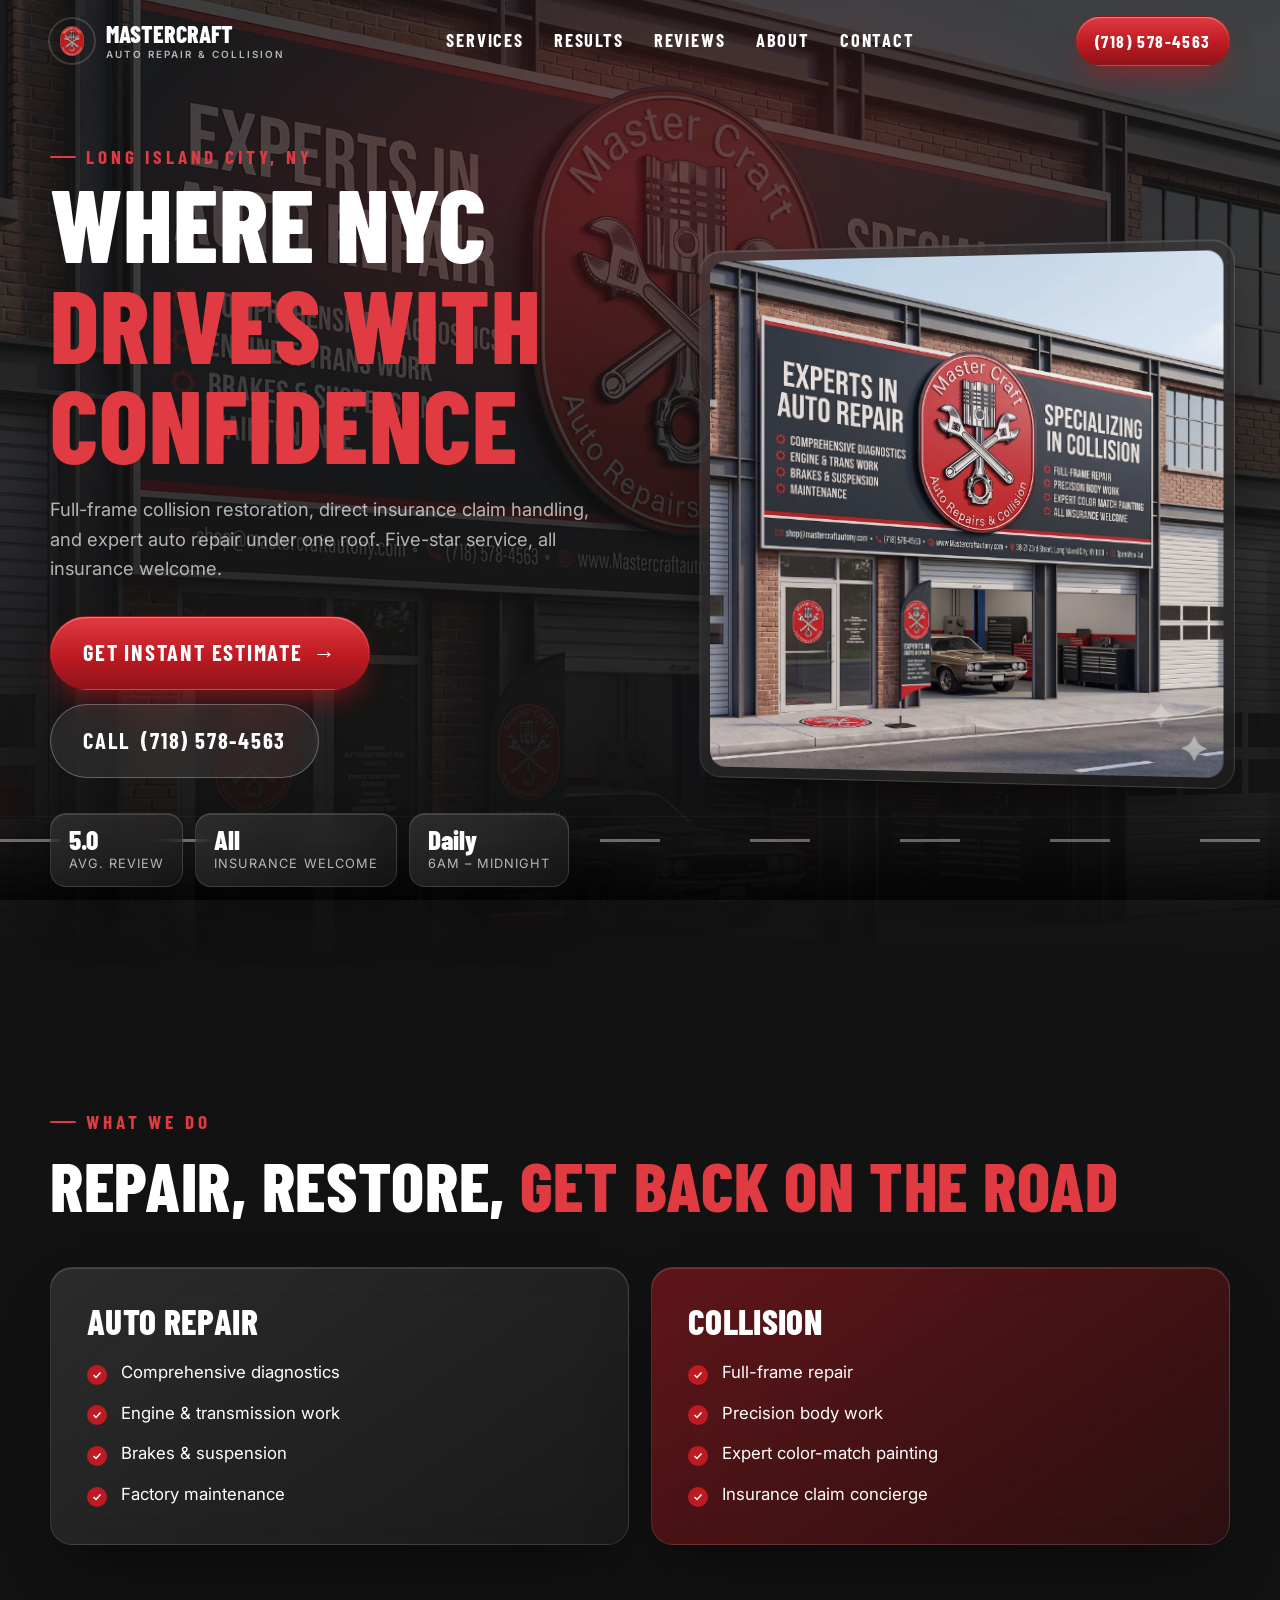
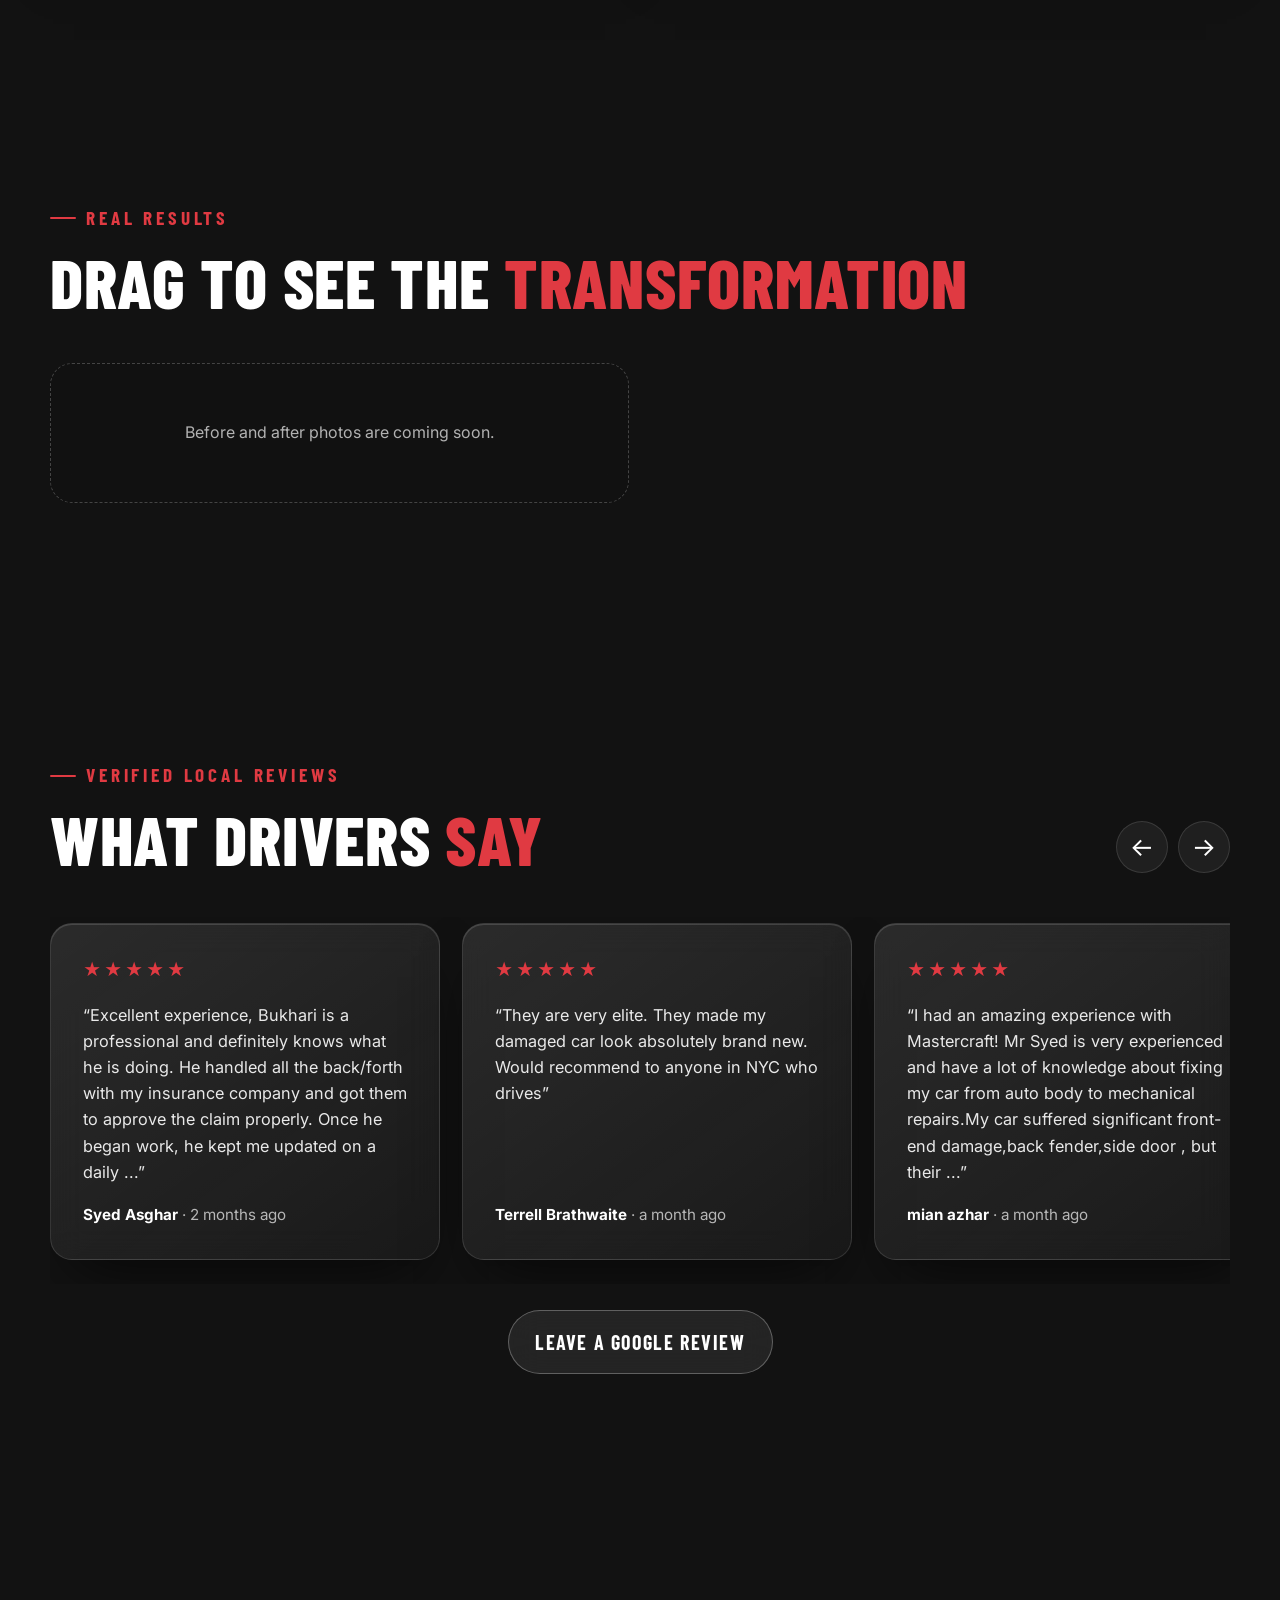
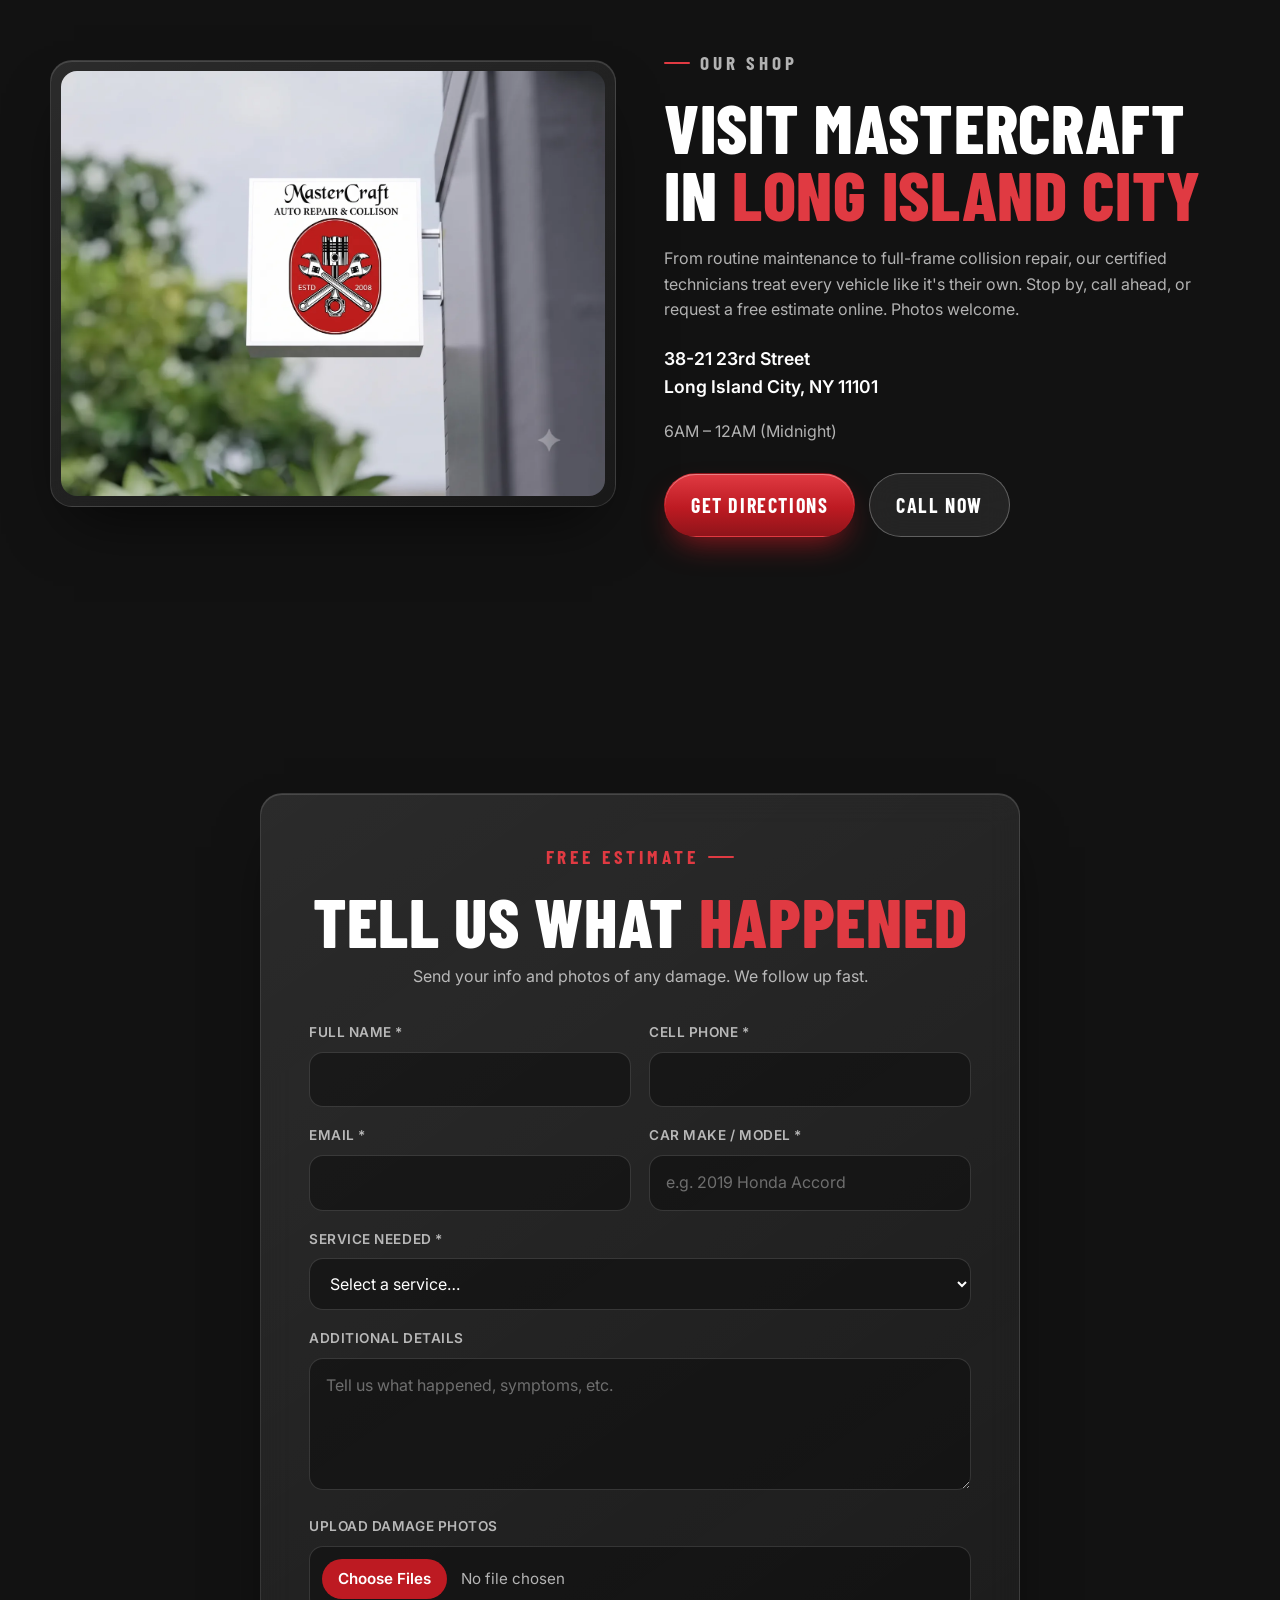
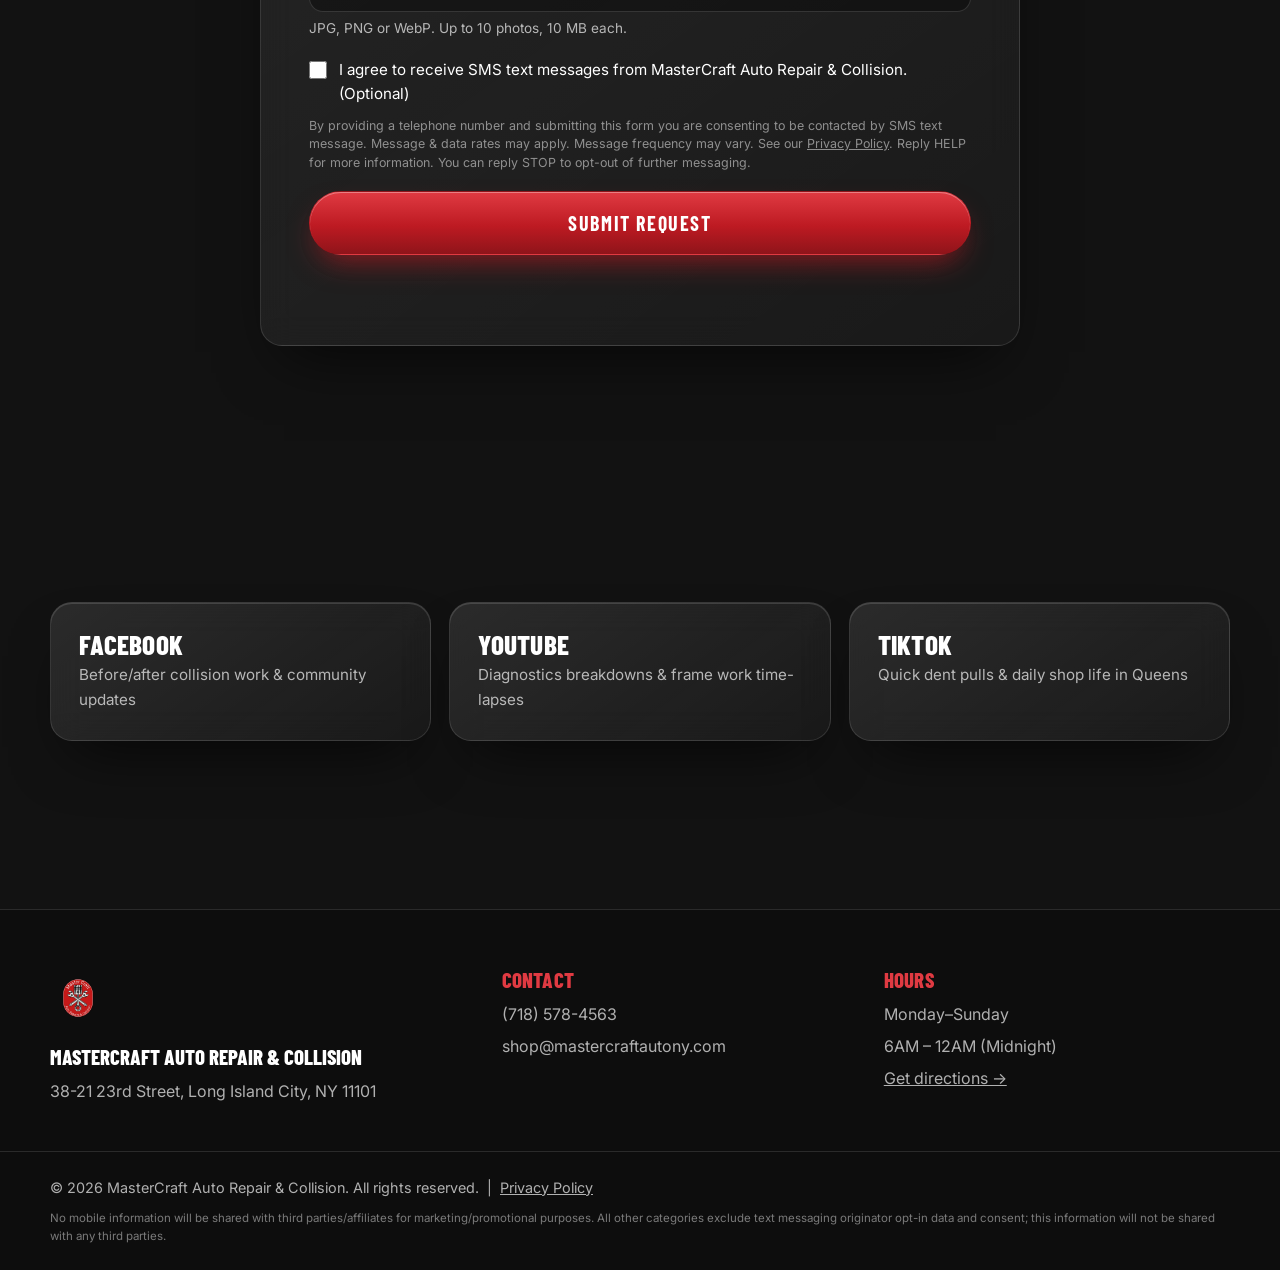
==== index.html @ 84b2e951 "Redesign GitHub Pages site: glass UI over a scroll-driven race Static site kept as-is (no build step" ====
<!DOCTYPE html>
<html lang="en">
<head>
<meta charset="UTF-8">
<meta name="viewport" content="width=device-width, initial-scale=1.0">
<title>MasterCraft Auto Repair &amp; Collision | Long Island City, NY</title>
<meta name="description" content="MasterCraft Auto Repair & Collision in Long Island City, NY: full-frame collision repair, insurance claim handling, engine and brake work, and color-match paint. All insurance welcome. Open daily 6AM to midnight.">
<link rel="canonical" href="https://www.mastercraftautony.com/">
<meta name="theme-color" content="#121212">
<meta property="og:type" content="business.business">
<meta property="og:title" content="MasterCraft Auto Repair & Collision | Long Island City, NY">
<meta property="og:description" content="Collision repair, insurance claims and auto repair in Long Island City. Free estimates with photos.">
<meta property="og:url" content="https://www.mastercraftautony.com/">
<meta property="og:image" content="https://www.mastercraftautony.com/images/hero-storefront.webp">
<link rel="icon" href="images/logo-badge.png" type="image/png">

<script>document.documentElement.classList.add('js');</script>
<link rel="preconnect" href="https://fonts.googleapis.com">
<link rel="preconnect" href="https://fonts.gstatic.com" crossorigin>
<link rel="stylesheet" href="https://fonts.googleapis.com/css2?family=Barlow+Condensed:wght@600;700;800&family=Inter:wght@400;500;600;700&display=swap">
<link rel="stylesheet" href="styles.css">
<script src="config.js" defer></script>
<script src="app.js" defer></script>

<!-- Local SEO schema. app.js rebuilds it from config.js at load; this copy is the no-JS fallback. -->
<script type="application/ld+json" id="business-schema">
{
  "@context": "https://schema.org",
  "@type": "AutoRepair",
  "@id": "https://www.mastercraftautony.com/#business",
  "name": "MasterCraft Auto Repair & Collision",
  "image": "https://www.mastercraftautony.com/images/logo-badge.webp",
  "url": "https://www.mastercraftautony.com",
  "telephone": "+1-718-578-4563",
  "email": "shop@mastercraftautony.com",
  "priceRange": "$$",
  "address": {
    "@type": "PostalAddress",
    "streetAddress": "38-21 23rd Street",
    "addressLocality": "Long Island City",
    "addressRegion": "NY",
    "postalCode": "11101",
    "addressCountry": "US"
  },
  "areaServed": ["Long Island City", "Astoria", "Sunnyside", "Queens", "Western Long Island"],
  "openingHoursSpecification": [
    { "@type": "OpeningHoursSpecification", "dayOfWeek": ["Monday", "Tuesday", "Wednesday", "Thursday", "Friday", "Saturday", "Sunday"], "opens": "06:00", "closes": "24:00" }
  ]
}
</script>
</head>
<body>
<a href="#main" class="skip-link">Skip to content</a>

<!-- The race: a fixed car that drives across the page as you scroll. Sits behind all content. -->
<div class="race" aria-hidden="true">
  <div class="race-car">
    <svg viewBox="0 0 600 220" role="img">
      <defs>
        <linearGradient id="body" x1="0" y1="0" x2="0" y2="1">
          <stop offset="0" stop-color="#ff5b60"/>
          <stop offset=".45" stop-color="#d4202a"/>
          <stop offset="1" stop-color="#6d0a10"/>
        </linearGradient>
        <linearGradient id="glass" x1="0" y1="0" x2="1" y2="1">
          <stop offset="0" stop-color="#3a3f4a"/>
          <stop offset="1" stop-color="#0b0d12"/>
        </linearGradient>
        <radialGradient id="rim" cx=".5" cy=".5" r=".5">
          <stop offset=".55" stop-color="#2a2d33"/>
          <stop offset=".6" stop-color="#c9ccd2"/>
          <stop offset="1" stop-color="#7d818a"/>
        </radialGradient>
      </defs>
      <ellipse cx="300" cy="206" rx="270" ry="10" fill="#000" opacity=".5"/>
      <path d="M22 150 L22 118 Q24 100 62 94 L150 82 Q192 52 262 48 L402 46 Q452 48 492 80 L540 96 Q578 104 580 130 L582 150 Q582 162 568 162 L538 162 A44 44 0 0 0 450 162 L202 162 A44 44 0 0 0 114 162 L60 162 Q22 162 22 150 Z" fill="url(#body)"/>
      <path d="M176 84 Q206 62 262 60 L392 58 Q432 60 458 84 Z" fill="url(#glass)"/>
      <path d="M204 80 Q230 68 268 66 L300 66 L262 80 Z" fill="#fff" opacity=".18"/>
      <path d="M130 100 L300 96" stroke="#fff" stroke-width="2" opacity=".35"/>
      <path d="M548 108 L580 116 L576 128 L546 122 Z" fill="#fff6e0"/>
      <path d="M22 112 L40 110 L42 126 L24 130 Z" fill="#ff2a2a"/>
      <circle cx="152" cy="160" r="44" fill="#05060a"/>
      <circle cx="152" cy="160" r="30" fill="url(#rim)"/>
      <circle cx="152" cy="160" r="8" fill="#2a2d33"/>
      <circle cx="492" cy="160" r="44" fill="#05060a"/>
      <circle cx="492" cy="160" r="30" fill="url(#rim)"/>
      <circle cx="492" cy="160" r="8" fill="#2a2d33"/>
    </svg>
  </div>
  <div class="race-road"></div>
</div>

<header class="site-header" id="header">
  <div class="container header-inner">
    <a href="#top" class="logo-link">
      <img src="images/logo-badge.webp" alt="" width="44" height="44" class="logo-img" data-cfg="src:images.logo">
      <span class="logo-text"><span data-cfg="text:business.shortName">MasterCraft</span><small data-cfg="text:business.tagline">Auto Repair &amp; Collision</small></span>
    </a>

    <nav class="main-nav" id="mainNav" aria-label="Main">
      <a href="#services">Services</a>
      <a href="#results">Results</a>
      <a href="#reviews">Reviews</a>
      <a href="#about">About</a>
      <a href="#contact">Contact</a>
    </nav>

    <div class="header-cta">
      <a href="tel:+17185784563" class="btn btn-sm btn-red" data-cfg="href:business.phoneHref"><span data-cfg="text:business.phoneDisplay">(718) 578-4563</span></a>
      <button class="nav-toggle" id="navToggle" aria-label="Open menu" aria-expanded="false" aria-controls="mainNav">
        <span></span><span></span><span></span>
      </button>
    </div>
  </div>
</header>

<main id="main">

  <!-- HERO -->
  <section class="hero" id="top">
    <div class="hero-photo" aria-hidden="true"></div>
    <div class="container hero-grid">
      <div class="hero-copy">
        <p class="eyebrow">Long Island City, NY</p>
        <h1>Where NYC <span class="accent">drives with confidence</span></h1>
        <p class="lede">Full-frame collision restoration, direct insurance claim handling, and expert auto repair under one roof. Five-star service, all insurance welcome.</p>
        <div class="hero-actions">
          <a href="#estimate" class="btn btn-red btn-lg">Get Instant Estimate <span aria-hidden="true">&rarr;</span></a>
          <a href="tel:+17185784563" class="btn btn-glass btn-lg" data-cfg="href:business.phoneHref">Call <span data-cfg="text:business.phoneDisplay">(718) 578-4563</span></a>
        </div>
        <ul class="badges">
          <li class="glass badge"><strong id="avgRating">5.0</strong><span>Avg. review</span></li>
          <li class="glass badge"><strong>All</strong><span>Insurance welcome</span></li>
          <li class="glass badge"><strong>Daily</strong><span>6AM – Midnight</span></li>
        </ul>
      </div>
      <figure class="hero-figure glass">
        <img src="images/hero-storefront.webp" width="1600" height="1600" fetchpriority="high" alt="MasterCraft Auto Repair & Collision storefront" data-cfg="src:images.hero">
      </figure>
    </div>
  </section>

  <!-- SERVICES -->
  <section class="section" id="services" aria-labelledby="services-title">
    <div class="container">
      <p class="eyebrow reveal">What we do</p>
      <h2 id="services-title" class="reveal">Repair, restore, <span class="accent">get back on the road</span></h2>

      <div class="service-grid">
        <article class="glass card reveal">
          <h3>Auto Repair</h3>
          <ul class="checks">
            <li>Comprehensive diagnostics</li>
            <li>Engine &amp; transmission work</li>
            <li>Brakes &amp; suspension</li>
            <li>Factory maintenance</li>
          </ul>
        </article>
        <article class="glass card card-featured reveal">
          <h3>Collision</h3>
          <ul class="checks">
            <li>Full-frame repair</li>
            <li>Precision body work</li>
            <li>Expert color-match painting</li>
            <li>Insurance claim concierge</li>
          </ul>
        </article>
      </div>
    </div>
  </section>

  <!-- BEFORE / AFTER -->
  <section class="section" id="results" aria-labelledby="results-title">
    <div class="container">
      <p class="eyebrow reveal">Real results</p>
      <h2 id="results-title" class="reveal">Drag to see the <span class="accent">transformation</span></h2>
      <div id="compare" class="compare-grid"></div>
    </div>
  </section>

  <!-- REVIEWS -->
  <section class="section" id="reviews" aria-labelledby="reviews-title">
    <div class="container">
      <div class="reviews-head">
        <div>
          <p class="eyebrow reveal">Verified local reviews</p>
          <h2 id="reviews-title" class="reveal">What drivers <span class="accent">say</span></h2>
        </div>
        <div class="reviews-nav">
          <button class="icon-btn" id="revPrev" aria-label="Previous review">&larr;</button>
          <button class="icon-btn" id="revNext" aria-label="Next review">&rarr;</button>
        </div>
      </div>
      <div class="reviews-track" id="reviewsTrack" tabindex="0" aria-label="Customer reviews"></div>
      <p class="reviews-foot"><a href="#" class="btn btn-glass" data-cfg="href:googleReviewUrl">Leave a Google review</a></p>
    </div>
  </section>

  <!-- ABOUT -->
  <section class="section" id="about" aria-labelledby="about-title">
    <div class="container about-grid">
      <figure class="glass about-media reveal">
        <img src="images/shop-sign.webp" width="1400" height="1093" loading="lazy" alt="MasterCraft hanging shop sign" data-cfg="src:images.aboutShop">
      </figure>
      <div class="about-copy reveal">
        <p class="eyebrow">Our shop</p>
        <h2 id="about-title">Visit MasterCraft in <span class="accent">Long Island City</span></h2>
        <p>From routine maintenance to full-frame collision repair, our certified technicians treat every vehicle like it's their own. Stop by, call ahead, or request a free estimate online. Photos welcome.</p>
        <address>
          <span data-cfg="text:address.street">38-21 23rd Street</span><br>
          <span data-cfg="text:address.cityStateZip">Long Island City, NY 11101</span>
        </address>
        <p class="muted" data-cfg="text:hours.range">6AM – 12AM (Midnight)</p>
        <div class="hero-actions">
          <a href="#" class="btn btn-red" data-cfg="href:map.directionsUrl" target="_blank" rel="noopener noreferrer">Get directions</a>
          <a href="tel:+17185784563" class="btn btn-glass" data-cfg="href:business.phoneHref">Call now</a>
        </div>
      </div>
    </div>
  </section>

  <!-- ESTIMATE -->
  <section class="section" id="estimate" aria-labelledby="estimate-title">
    <div class="container narrow">
      <div class="glass form-card reveal">
        <p class="eyebrow eyebrow-center">Free estimate</p>
        <h2 id="estimate-title" class="center">Tell us what <span class="accent">happened</span></h2>
        <p class="center muted">Send your info and photos of any damage. We follow up fast.</p>

        <form action="https://formsubmit.co/shop@mastercraftautony.com" method="POST" enctype="multipart/form-data" id="estimateForm" class="estimate-form" novalidate>
          <input type="hidden" name="_subject" value="New Estimate Request — MasterCraft Website">
          <input type="hidden" name="_captcha" value="false">
          <input type="hidden" name="_template" value="table">
          <input type="text" name="_honey" class="hp-field" tabindex="-1" autocomplete="off">

          <div class="form-row">
            <div class="form-group">
              <label for="name">Full name *</label>
              <input type="text" id="name" name="Customer Name" autocomplete="name" required>
              <p class="field-error" aria-live="polite"></p>
            </div>
            <div class="form-group">
              <label for="phone">Cell phone *</label>
              <input type="tel" id="phone" name="Cell Phone" autocomplete="tel" required>
              <p class="field-error" aria-live="polite"></p>
            </div>
          </div>

          <div class="form-row">
            <div class="form-group">
              <label for="email">Email *</label>
              <input type="email" id="email" name="Email" autocomplete="email" required>
              <p class="field-error" aria-live="polite"></p>
            </div>
            <div class="form-group">
              <label for="vehicle">Car make / model *</label>
              <input type="text" id="vehicle" name="Car Make/Model" placeholder="e.g. 2019 Honda Accord" required>
              <p class="field-error" aria-live="polite"></p>
            </div>
          </div>

          <div class="form-group">
            <label for="service">Service needed *</label>
            <select id="service" name="Service Needed" required>
              <option value="" disabled selected>Select a service…</option>
              <option>Comprehensive Diagnostics</option>
              <option>Engine &amp; Trans Work</option>
              <option>Brakes &amp; Suspension</option>
              <option>Maintenance</option>
              <option>Full-Frame Repair</option>
              <option>Precision Body Work</option>
              <option>Expert Color Match Painting</option>
              <option>Insurance Claim / Collision</option>
              <option>Other</option>
            </select>
            <p class="field-error" aria-live="polite"></p>
          </div>

          <div class="form-group">
            <label for="details">Additional details</label>
            <textarea id="details" name="Details" rows="4" placeholder="Tell us what happened, symptoms, etc."></textarea>
          </div>

          <div class="form-group">
            <label for="photos">Upload damage photos</label>
            <input type="file" id="photos" name="Attachment" accept="image/*" multiple>
            <small class="muted" id="photosHint">JPG, PNG or WebP. Up to 10 photos, 10 MB each.</small>
            <p class="field-error" aria-live="polite"></p>
          </div>

          <div class="form-group">
            <label class="check">
              <input type="checkbox" id="smsConsent" name="SMS Consent" value="Yes — customer opted in to SMS">
              <span>I agree to receive SMS text messages from MasterCraft Auto Repair &amp; Collision. (Optional)</span>
            </label>
            <p class="sms-disclosure">By providing a telephone number and submitting this form you are consenting to be contacted by SMS text message. Message &amp; data rates may apply. Message frequency may vary. See our <a href="/privacy.html">Privacy Policy</a>. Reply HELP for more information. You can reply STOP to opt-out of further messaging.</p>
          </div>

          <button type="submit" class="btn btn-red btn-block" id="submitBtn">Submit request</button>
          <p class="form-note" id="formNote" role="status" aria-live="polite"></p>
        </form>
      </div>
    </div>
  </section>
</main>

<!-- SOCIAL + FOOTER -->
<section class="section social" aria-label="Social media">
  <div class="container">
    <div class="social-grid">
      <a class="glass social-card" href="https://www.facebook.com/mastercraftautony" target="_blank" rel="noopener noreferrer" data-cfg="href:social.facebook"><h3>Facebook</h3><p>Before/after collision work &amp; community updates</p></a>
      <a class="glass social-card" href="https://www.youtube.com/@mastercraftautony" target="_blank" rel="noopener noreferrer" data-cfg="href:social.youtube"><h3>YouTube</h3><p>Diagnostics breakdowns &amp; frame work time-lapses</p></a>
      <a class="glass social-card" href="https://www.tiktok.com/@mastercraftautony" target="_blank" rel="noopener noreferrer" data-cfg="href:social.tiktok"><h3>TikTok</h3><p>Quick dent pulls &amp; daily shop life in Queens</p></a>
    </div>
  </div>
</section>

<footer class="site-footer" id="contact">
  <div class="container footer-grid">
    <div>
      <img src="images/logo-badge.webp" alt="MasterCraft logo" width="56" height="56" loading="lazy" class="footer-logo" data-cfg="src:images.logo">
      <p class="footer-name" data-cfg="text:business.name">MasterCraft Auto Repair &amp; Collision</p>
      <p class="muted"><span data-cfg="text:address.street">38-21 23rd Street</span>, <span data-cfg="text:address.cityStateZip">Long Island City, NY 11101</span></p>
    </div>
    <div>
      <h3>Contact</h3>
      <p><a href="tel:+17185784563" data-cfg="href:business.phoneHref"><span data-cfg="text:business.phoneDisplay">(718) 578-4563</span></a></p>
      <p><a href="mailto:shop@mastercraftautony.com" data-cfg="href:business.mailtoHref"><span data-cfg="text:business.email">shop@mastercraftautony.com</span></a></p>
    </div>
    <div>
      <h3>Hours</h3>
      <p data-cfg="text:hours.days">Monday–Sunday</p>
      <p data-cfg="text:hours.range">6AM – 12AM (Midnight)</p>
      <p><a href="#" target="_blank" rel="noopener noreferrer" data-cfg="href:map.directionsUrl" class="underline">Get directions &rarr;</a></p>
    </div>
  </div>
  <div class="footer-bottom">
    <div class="container">
      <p>&copy; <span id="year"></span> MasterCraft Auto Repair &amp; Collision. All rights reserved. &nbsp;|&nbsp; <a href="/privacy.html" class="underline">Privacy Policy</a></p>
      <p class="fine">No mobile information will be shared with third parties/affiliates for marketing/promotional purposes. All other categories exclude text messaging originator opt-in data and consent; this information will not be shared with any third parties.</p>
    </div>
  </div>
</footer>
</body>
</html>
---- styles.css ----
/* MasterCraft — glass UI over a scroll-driven race scene. Plain CSS, no build step (GitHub Pages serves this as-is). */

:root {
  --red: #bd1a22;
  --red-hi: #e03a42;
  --red-dark: #8f141a;
  --ink: #121212;
  --ink-2: #1a1a1a;
  --text: #ffffff;
  --muted: rgba(255, 255, 255, 0.68);
  --line: rgba(255, 255, 255, 0.12);
  --glass-bg: linear-gradient(145deg, rgba(255, 255, 255, 0.11), rgba(255, 255, 255, 0.03));
  --glass-blur: blur(16px) saturate(150%);
  --glass-shadow: inset 0 1px 0 rgba(255, 255, 255, 0.14), 0 30px 60px -24px rgba(0, 0, 0, 0.7);
  --radius: 22px;
  --ease: cubic-bezier(0.2, 0.8, 0.2, 1);
  --display: 'Barlow Condensed', 'Arial Narrow', Arial, sans-serif;
  --body: 'Inter', 'Helvetica Neue', Arial, sans-serif;
}

*,
*::before,
*::after { box-sizing: border-box; margin: 0; padding: 0; }
html { scroll-behavior: smooth; -webkit-text-size-adjust: 100%; }
body {
  font-family: var(--body);
  color: var(--text);
  background: var(--ink);
  line-height: 1.6;
  overflow-x: hidden;
  -webkit-font-smoothing: antialiased;
}
body::before {
  /* Ambient red glow, fixed behind everything. */
  content: "";
  position: fixed;
  inset: -20% -10% auto;
  height: 80vh;
  background: radial-gradient(closest-side, rgba(189, 26, 34, 0.28), transparent 70%);
  pointer-events: none;
  z-index: 0;
}
[hidden] { display: none !important; }
img { display: block; max-width: 100%; height: auto; }
a { color: inherit; text-decoration: none; }
ul { list-style: none; }
button { font: inherit; color: inherit; background: none; border: 0; cursor: pointer; }
address { font-style: normal; }
:focus-visible { outline: 2px solid var(--red-hi); outline-offset: 4px; border-radius: 6px; }

h1, h2, h3 {
  font-family: var(--display);
  font-weight: 800;
  text-transform: uppercase;
  line-height: 0.98;
  letter-spacing: 0.01em;
}
h1 { font-size: clamp(3.2rem, 8vw, 6.4rem); }
h2 { font-size: clamp(2.6rem, 5.4vw, 4.4rem); margin-top: 14px; }
h3 { font-size: 2.2rem; }
.accent { color: var(--red-hi); }
.muted { color: var(--muted); }
.center { text-align: center; }
.underline { text-decoration: underline; }

.container { width: min(1180px, 100% - 40px); margin-inline: auto; }
.narrow { width: min(760px, 100% - 40px); }
.section { position: relative; z-index: 1; padding: clamp(72px, 10vw, 128px) 0; }
.skip-link { position: fixed; left: 12px; top: -60px; z-index: 100; background: var(--red); padding: 10px 16px; border-radius: 10px; }
.skip-link:focus { top: 12px; }

/* ---------- Glass ---------- */
.glass {
  background: var(--glass-bg), rgba(18, 18, 18, 0.45);
  border: 1px solid var(--line);
  border-radius: var(--radius);
  backdrop-filter: var(--glass-blur);
  -webkit-backdrop-filter: var(--glass-blur);
  box-shadow: var(--glass-shadow);
}

/* ---------- Buttons ---------- */
.btn {
  display: inline-flex;
  align-items: center;
  justify-content: center;
  gap: 10px;
  padding: 15px 26px;
  border-radius: 999px;
  border: 1px solid transparent;
  font-family: var(--display);
  font-weight: 700;
  font-size: 1.25rem;
  letter-spacing: 0.08em;
  text-transform: uppercase;
  transition: transform 0.25s var(--ease), box-shadow 0.25s var(--ease), background 0.25s, border-color 0.25s;
  will-change: transform;
}
.btn:hover { transform: translateY(-3px); }
.btn:active { transform: translateY(0) scale(0.98); }
.btn-lg { padding: 18px 32px; font-size: 1.4rem; }
.btn-sm { padding: 10px 18px; font-size: 1.1rem; }
.btn-red {
  color: #fff;
  background: linear-gradient(180deg, var(--red-hi), var(--red) 55%, var(--red-dark));
  box-shadow: inset 0 1px 0 rgba(255, 255, 255, 0.35), 0 14px 30px -10px rgba(189, 26, 34, 0.75);
}
.btn-red:hover { box-shadow: inset 0 1px 0 rgba(255, 255, 255, 0.35), 0 20px 40px -12px rgba(189, 26, 34, 0.9); }
.btn-glass {
  color: #fff;
  background: rgba(255, 255, 255, 0.08);
  border-color: rgba(255, 255, 255, 0.28);
  backdrop-filter: var(--glass-blur);
  -webkit-backdrop-filter: var(--glass-blur);
}
.btn-glass:hover { background: rgba(255, 255, 255, 0.16); border-color: rgba(255, 255, 255, 0.5); }
.btn-block { width: 100%; }
.icon-btn {
  width: 52px; height: 52px; border-radius: 50%;
  display: grid; place-items: center; font-size: 1.6rem;
  border: 1px solid var(--line); background: rgba(255, 255, 255, 0.06);
  backdrop-filter: var(--glass-blur); -webkit-backdrop-filter: var(--glass-blur);
  transition: background 0.2s, border-color 0.2s;
}
.icon-btn:hover { background: var(--red); border-color: var(--red); }

.eyebrow {
  display: inline-flex; align-items: center; gap: 10px;
  font-family: var(--display); font-weight: 700; font-size: 1.2rem;
  letter-spacing: 0.2em; text-transform: uppercase; color: var(--red-hi);
}
.eyebrow::before { content: ""; width: 26px; height: 2px; background: var(--red-hi); border-radius: 2px; }
.eyebrow-center { justify-content: center; width: 100%; }
.eyebrow-center::after { content: ""; width: 26px; height: 2px; background: var(--red-hi); border-radius: 2px; }
.eyebrow-center::before { display: none; }

/* ---------- Race scene (behind everything) ---------- */
.race { position: fixed; inset: 0; z-index: 0; overflow: hidden; pointer-events: none; }
.race-road {
  position: absolute; left: 0; right: 0; bottom: 0; height: 84px;
  background:
    linear-gradient(180deg, rgba(0, 0, 0, 0), rgba(0, 0, 0, 0.7)),
    repeating-linear-gradient(90deg, rgba(255, 255, 255, 0.5) 0 60px, transparent 60px 150px) 0 22px / 100% 3px no-repeat;
  border-top: 1px solid rgba(255, 255, 255, 0.08);
}
.race-car {
  position: absolute;
  left: 0;
  bottom: 52px;
  width: clamp(240px, 36vw, 540px);
  will-change: transform;
  filter: drop-shadow(0 26px 30px rgba(189, 26, 34, 0.35));
  opacity: 0.9;
}
.race-car svg { width: 100%; height: auto; display: block; }
.race-car::before,
.race-car::after {
  content: "";
  position: absolute;
  left: -38%;
  height: 4px;
  border-radius: 4px;
  background: linear-gradient(90deg, transparent, rgba(224, 58, 66, 0.9));
  filter: blur(0.5px);
}
.race-car::before { top: 40%; width: 40%; opacity: 0.8; }
.race-car::after { top: 62%; width: 26%; opacity: 0.5; }

/* ---------- Header ---------- */
.site-header {
  position: fixed; inset: 0 0 auto; z-index: 50;
  transition: background 0.3s, box-shadow 0.3s, border-color 0.3s;
  border-bottom: 1px solid transparent;
}
.site-header.scrolled {
  background: rgba(18, 18, 18, 0.55);
  backdrop-filter: var(--glass-blur);
  -webkit-backdrop-filter: var(--glass-blur);
  border-bottom-color: var(--line);
  box-shadow: 0 16px 40px -20px rgba(0, 0, 0, 0.8);
}
.header-inner { display: flex; align-items: center; justify-content: space-between; gap: 20px; padding-block: 16px; }
.logo-link { display: flex; align-items: center; gap: 12px; }
.logo-img { width: 44px; height: 44px; border-radius: 50%; object-fit: cover; box-shadow: 0 0 0 2px rgba(255, 255, 255, 0.15); }
.logo-text { font-family: var(--display); font-weight: 800; font-size: 1.5rem; text-transform: uppercase; line-height: 1; display: flex; flex-direction: column; }
.logo-text small { font-family: var(--body); font-weight: 600; font-size: 0.62rem; letter-spacing: 0.2em; text-transform: uppercase; color: var(--muted); margin-top: 4px; }
.main-nav { display: flex; gap: 30px; }
.main-nav a {
  font-family: var(--display); font-weight: 700; font-size: 1.15rem; letter-spacing: 0.1em; text-transform: uppercase;
  position: relative; padding: 6px 0;
}
.main-nav a::after { content: ""; position: absolute; left: 0; bottom: 0; height: 2px; width: 0; background: var(--red-hi); transition: width 0.3s var(--ease); }
.main-nav a:hover::after { width: 100%; }
.header-cta { display: flex; align-items: center; gap: 12px; }
.nav-toggle { display: none; width: 44px; height: 44px; border-radius: 12px; border: 1px solid var(--line); flex-direction: column; justify-content: center; align-items: center; gap: 5px; }
.nav-toggle span { width: 20px; height: 2px; background: #fff; border-radius: 2px; transition: transform 0.3s, opacity 0.3s; }
.nav-toggle.active span:nth-child(1) { transform: translateY(7px) rotate(45deg); }
.nav-toggle.active span:nth-child(2) { opacity: 0; }
.nav-toggle.active span:nth-child(3) { transform: translateY(-7px) rotate(-45deg); }

/* ---------- Hero ---------- */
.hero { position: relative; z-index: 1; min-height: 100svh; display: flex; align-items: center; padding: 140px 0 90px; overflow: hidden; }
.hero-photo {
  position: absolute; inset: 0; z-index: -1;
  background: center / cover no-repeat;
  opacity: 0.22;
  mask-image: linear-gradient(180deg, #000 40%, transparent);
  -webkit-mask-image: linear-gradient(180deg, #000 40%, transparent);
}
.hero-grid { display: grid; gap: 48px; align-items: center; }
.hero-copy .lede { font-size: 1.15rem; color: var(--muted); max-width: 540px; margin: 22px 0 32px; }
.hero-actions { display: flex; flex-wrap: wrap; gap: 14px; margin-top: 28px; }
.badges { display: flex; flex-wrap: wrap; gap: 12px; margin-top: 36px; }
.badge { padding: 12px 18px; display: flex; flex-direction: column; border-radius: 16px; min-width: 130px; }
.badge strong { font-family: var(--display); font-size: 1.7rem; font-weight: 800; line-height: 1; }
.badge span { font-size: 0.8rem; color: var(--muted); text-transform: uppercase; letter-spacing: 0.08em; }
.hero-figure { padding: 10px; overflow: hidden; transform: perspective(1200px) rotateY(-6deg); transition: transform 0.6s var(--ease); }
.hero-figure:hover { transform: perspective(1200px) rotateY(0deg); }
.hero-figure img { border-radius: 16px; aspect-ratio: 1; object-fit: cover; width: 100%; }

/* ---------- Services ---------- */
.service-grid { display: grid; gap: 22px; margin-top: 48px; }
.card { padding: 36px; transition: transform 0.4s var(--ease), border-color 0.4s, box-shadow 0.4s; }
.card:hover { transform: translateY(-6px); border-color: rgba(224, 58, 66, 0.55); }
.card-featured { background: linear-gradient(145deg, rgba(189, 26, 34, 0.45), rgba(120, 10, 16, 0.25)), rgba(18, 18, 18, 0.45); }
.checks { margin-top: 20px; display: grid; gap: 14px; }
.checks li { position: relative; padding-left: 34px; font-size: 1.05rem; }
.checks li::before {
  content: ""; position: absolute; left: 0; top: 0.35em; width: 20px; height: 20px; border-radius: 50%;
  background: var(--red) url("data:image/svg+xml,%3Csvg xmlns='http://www.w3.org/2000/svg' viewBox='0 0 24 24' fill='none' stroke='white' stroke-width='3'%3E%3Cpath d='M5 12l5 5 9-10'/%3E%3C/svg%3E") center / 12px no-repeat;
}

/* ---------- Before / after ---------- */
.compare-grid { display: grid; gap: 22px; margin-top: 48px; }
.compare { padding: 10px; overflow: hidden; }
.compare-stage { position: relative; aspect-ratio: 4 / 3; border-radius: 16px; overflow: hidden; user-select: none; background: #0c0c0c; }
.compare-stage img { position: absolute; inset: 0; width: 100%; height: 100%; object-fit: cover; pointer-events: none; }
.compare-stage .before { clip-path: inset(0 50% 0 0); }
.compare-line { position: absolute; top: 0; bottom: 0; width: 2px; background: #fff; box-shadow: 0 0 14px rgba(255, 255, 255, 0.6); pointer-events: none; left: 50%; }
.compare-range { position: absolute; inset: 0; width: 100%; height: 100%; opacity: 0; cursor: ew-resize; margin: 0; }
.compare figcaption { padding: 14px 8px 6px; color: var(--muted); }
.empty {
  padding: 56px 28px; text-align: center; color: var(--muted);
  border: 1px dashed rgba(255, 255, 255, 0.22); border-radius: var(--radius);
  background: rgba(18, 18, 18, 0.35); backdrop-filter: var(--glass-blur); -webkit-backdrop-filter: var(--glass-blur);
}

/* ---------- Reviews ---------- */
.reviews-head { display: flex; justify-content: space-between; align-items: flex-end; gap: 24px; flex-wrap: wrap; }
.reviews-nav { display: flex; gap: 10px; }
.reviews-track {
  display: flex; gap: 22px; margin-top: 44px; overflow-x: auto;
  scroll-snap-type: x mandatory; scrollbar-width: none; padding: 6px 2px 24px;
  overscroll-behavior-x: contain;
}
.reviews-track::-webkit-scrollbar { display: none; }
.review {
  flex: 0 0 min(86vw, 390px); scroll-snap-align: start;
  padding: 32px; display: flex; flex-direction: column; gap: 18px;
}
.stars { color: var(--red-hi); letter-spacing: 3px; font-size: 1.1rem; }
.review blockquote { font-size: 1.02rem; color: rgba(255, 255, 255, 0.9); flex: 1; }
.review cite { font-style: normal; font-weight: 700; font-size: 0.95rem; }
.review cite span { color: var(--muted); font-weight: 400; }
.reviews-foot { margin-top: 18px; text-align: center; }
.reviews-foot .btn { margin-top: 8px; }

/* ---------- About ---------- */
.about-grid { display: grid; gap: 48px; align-items: center; }
.about-media { padding: 10px; overflow: hidden; }
.about-media img { border-radius: 16px; width: 100%; }
.about-copy p { margin-top: 18px; color: var(--muted); }
.about-copy address { margin-top: 22px; font-weight: 600; font-size: 1.1rem; }
.about-copy .hero-actions { margin-top: 28px; }

/* ---------- Estimate form ---------- */
.form-card { padding: clamp(28px, 4vw, 48px); }
.form-card h2 { text-align: center; }
.form-card > .muted { margin-top: 10px; }
.estimate-form { margin-top: 32px; display: grid; gap: 18px; }
.form-row { display: grid; gap: 18px; }
.form-group > label:not(.check) { display: block; font-size: 0.85rem; font-weight: 600; letter-spacing: 0.04em; text-transform: uppercase; color: var(--muted); margin-bottom: 8px; }
input, select, textarea {
  width: 100%; font: inherit; color: #fff;
  padding: 14px 16px; border-radius: 14px;
  background: rgba(0, 0, 0, 0.35);
  border: 1px solid rgba(255, 255, 255, 0.14);
  transition: border-color 0.2s, box-shadow 0.2s;
}
input::placeholder, textarea::placeholder { color: rgba(255, 255, 255, 0.38); }
input:focus, select:focus, textarea:focus { outline: none; border-color: var(--red-hi); box-shadow: 0 0 0 4px rgba(224, 58, 66, 0.2); }
select option { background: #1a1a1a; }
input[type="file"] { padding: 12px; font-size: 0.95rem; color: var(--muted); }
input[type="file"]::file-selector-button { margin-right: 14px; padding: 8px 16px; border-radius: 999px; border: 0; background: var(--red); color: #fff; font: inherit; font-weight: 600; cursor: pointer; }
textarea { resize: vertical; min-height: 110px; }
.form-group small { display: block; margin-top: 6px; font-size: 0.85rem; }
.field-error { display: none; color: #ff7a80; font-size: 0.9rem; margin-top: 6px; }
.form-group.invalid input, .form-group.invalid select { border-color: #ff5a60; }
.form-group.invalid .field-error { display: block; }
.check { display: flex; gap: 12px; align-items: flex-start; font-size: 0.95rem; color: var(--text); cursor: pointer; }
.check input { width: 18px; height: 18px; flex-shrink: 0; margin-top: 3px; padding: 0; accent-color: var(--red); }
.sms-disclosure { margin-top: 10px; font-size: 0.78rem; color: rgba(255, 255, 255, 0.5); line-height: 1.5; }
.sms-disclosure a { text-decoration: underline; }
.hp-field { position: absolute; left: -9999px; width: 1px; height: 1px; opacity: 0; }
.form-note { min-height: 1.5em; text-align: center; font-weight: 600; }
.form-note.error { color: #ff7a80; }
.form-note.pending { color: var(--muted); }
#submitBtn:disabled { opacity: 0.6; transform: none; cursor: wait; }

/* ---------- Social + footer ---------- */
.social-grid { display: grid; gap: 18px; }
.social-card { padding: 28px; display: block; transition: transform 0.35s var(--ease), border-color 0.35s; }
.social-card:hover { transform: translateY(-5px); border-color: rgba(224, 58, 66, 0.55); }
.social-card h3 { font-size: 1.7rem; }
.social-card p { color: var(--muted); margin-top: 6px; font-size: 0.95rem; }
.site-footer { position: relative; z-index: 1; margin-top: 40px; border-top: 1px solid var(--line); background: rgba(12, 12, 12, 0.7); backdrop-filter: var(--glass-blur); -webkit-backdrop-filter: var(--glass-blur); }
.footer-grid { display: grid; gap: 36px; padding-block: 60px 40px; }
.footer-grid h3 { font-size: 1.3rem; color: var(--red-hi); margin-bottom: 12px; }
.footer-grid p { margin-bottom: 6px; color: var(--muted); }
.footer-grid a:hover { color: var(--red-hi); }
.footer-name { font-family: var(--display); font-weight: 800; text-transform: uppercase; font-size: 1.3rem; color: #fff !important; margin-top: 14px; }
.footer-bottom { border-top: 1px solid var(--line); padding-block: 24px; font-size: 0.9rem; color: var(--muted); }
.footer-bottom .fine { margin-top: 10px; font-size: 0.72rem; line-height: 1.6; color: rgba(255, 255, 255, 0.45); }

/* ---------- Scroll reveal (only when JS runs) ---------- */
.js .reveal { opacity: 0; transform: translateY(26px); transition: opacity 0.8s var(--ease), transform 0.8s var(--ease); }
.js .reveal.in { opacity: 1; transform: none; }

/* ---------- Breakpoints ---------- */
@media (min-width: 768px) {
  .service-grid { grid-template-columns: 1fr 1fr; }
  .compare-grid { grid-template-columns: 1fr 1fr; }
  .reviews-track .review { flex-basis: 390px; }
  .form-row { grid-template-columns: 1fr 1fr; }
  .social-grid { grid-template-columns: repeat(3, 1fr); }
  .footer-grid { grid-template-columns: 1.2fr 1fr 1fr; }
}
@media (min-width: 992px) {
  .hero-grid { grid-template-columns: 1.05fr 0.95fr; }
  .about-grid { grid-template-columns: 1fr 1fr; }
}
@media (max-width: 991px) {
  .main-nav {
    position: absolute; top: 100%; left: 16px; right: 16px; margin-top: 8px;
    flex-direction: column; gap: 0; padding: 8px;
    background: rgba(18, 18, 18, 0.85); border: 1px solid var(--line); border-radius: 18px;
    backdrop-filter: var(--glass-blur); -webkit-backdrop-filter: var(--glass-blur);
    opacity: 0; visibility: hidden; transform: translateY(-8px); transition: opacity 0.3s, transform 0.3s, visibility 0.3s;
  }
  .main-nav.open { opacity: 1; visibility: visible; transform: none; }
  .main-nav a { padding: 14px 16px; }
  .main-nav a::after { display: none; }
  .nav-toggle { display: flex; }
}
@media (max-width: 767px) {
  .header-cta .btn { display: none; }
  .race-car { bottom: 48px; width: clamp(200px, 60vw, 320px); }
  .race-road { height: 64px; }
  .hero { padding-top: 120px; }
  .badge { min-width: 0; flex: 1 1 100px; }
  .card { padding: 28px; }
}

/* ---------- Reduced motion: keep the page, drop the movement ---------- */
@media (prefers-reduced-motion: reduce) {
  html { scroll-behavior: auto; }
  *, *::before, *::after { transition-duration: 0.01ms !important; animation: none !important; }
  .js .reveal { opacity: 1; transform: none; }
  .race-car { display: none; }
}
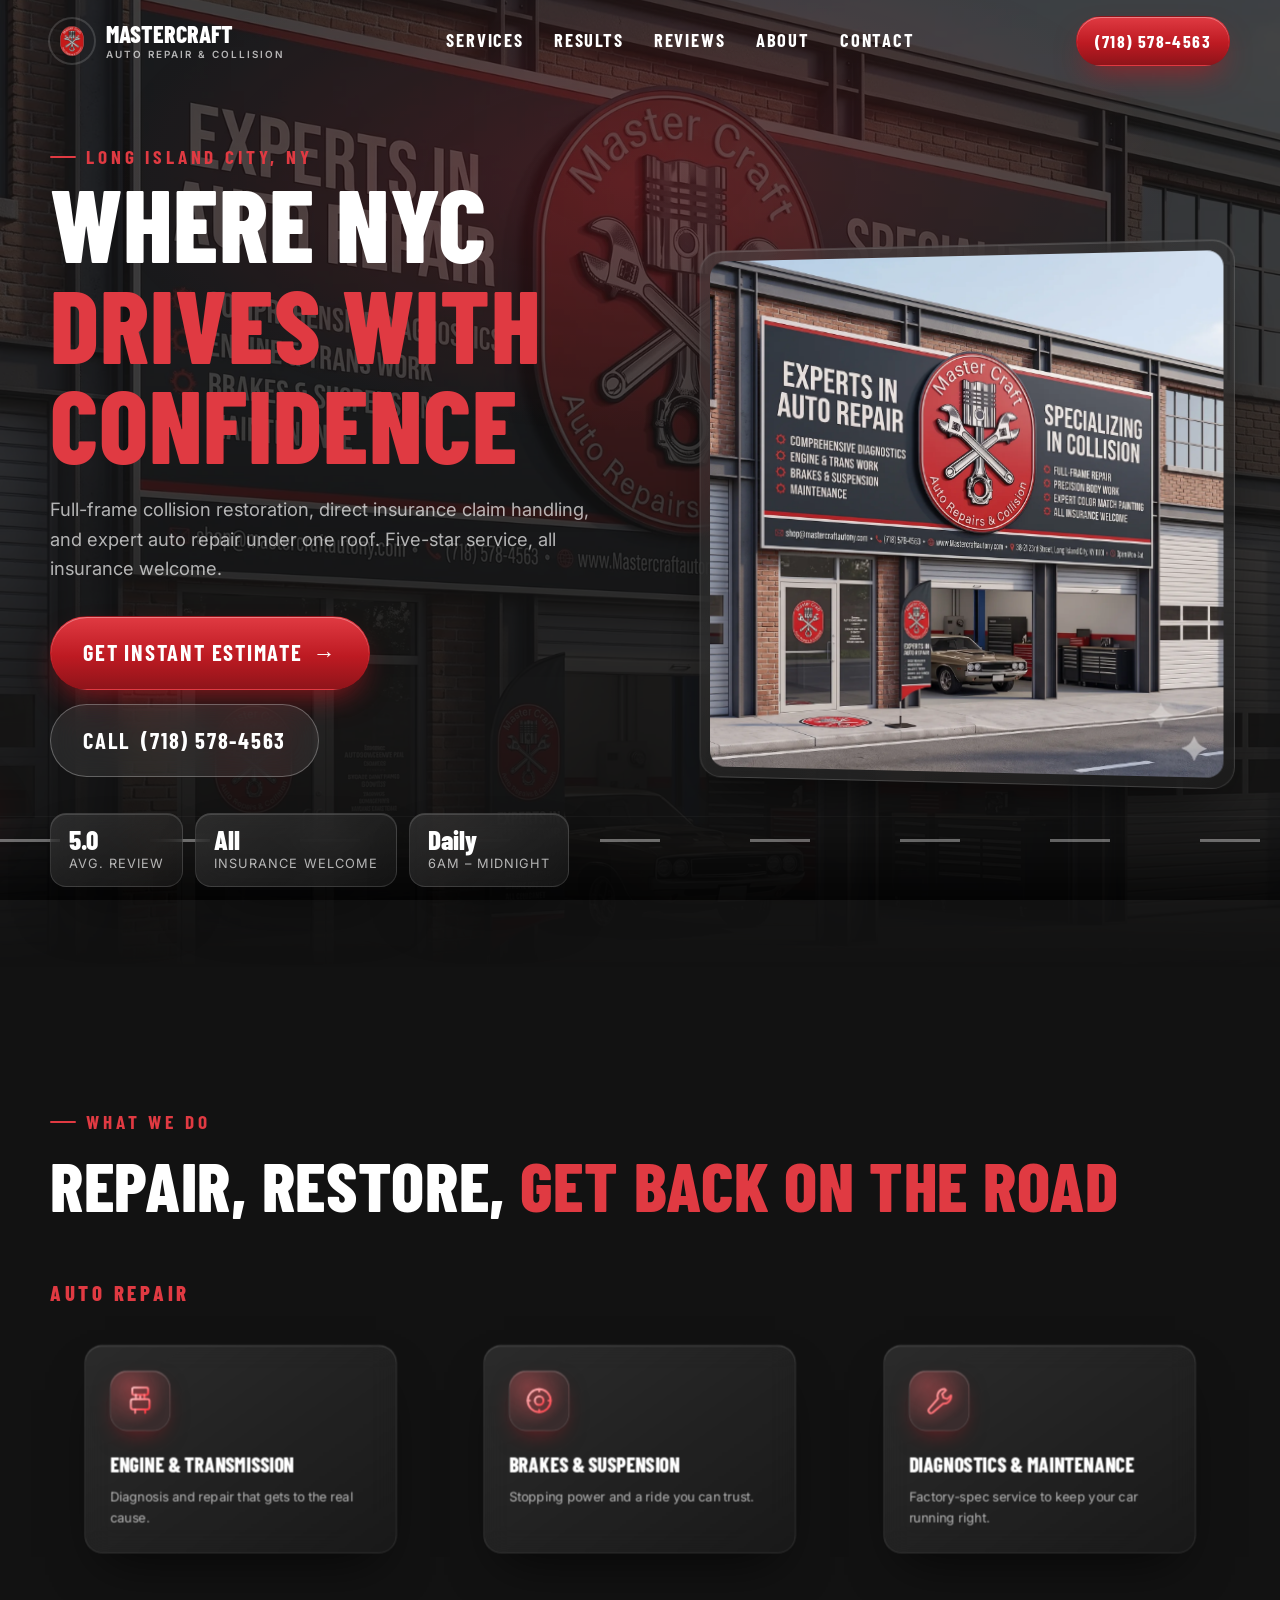
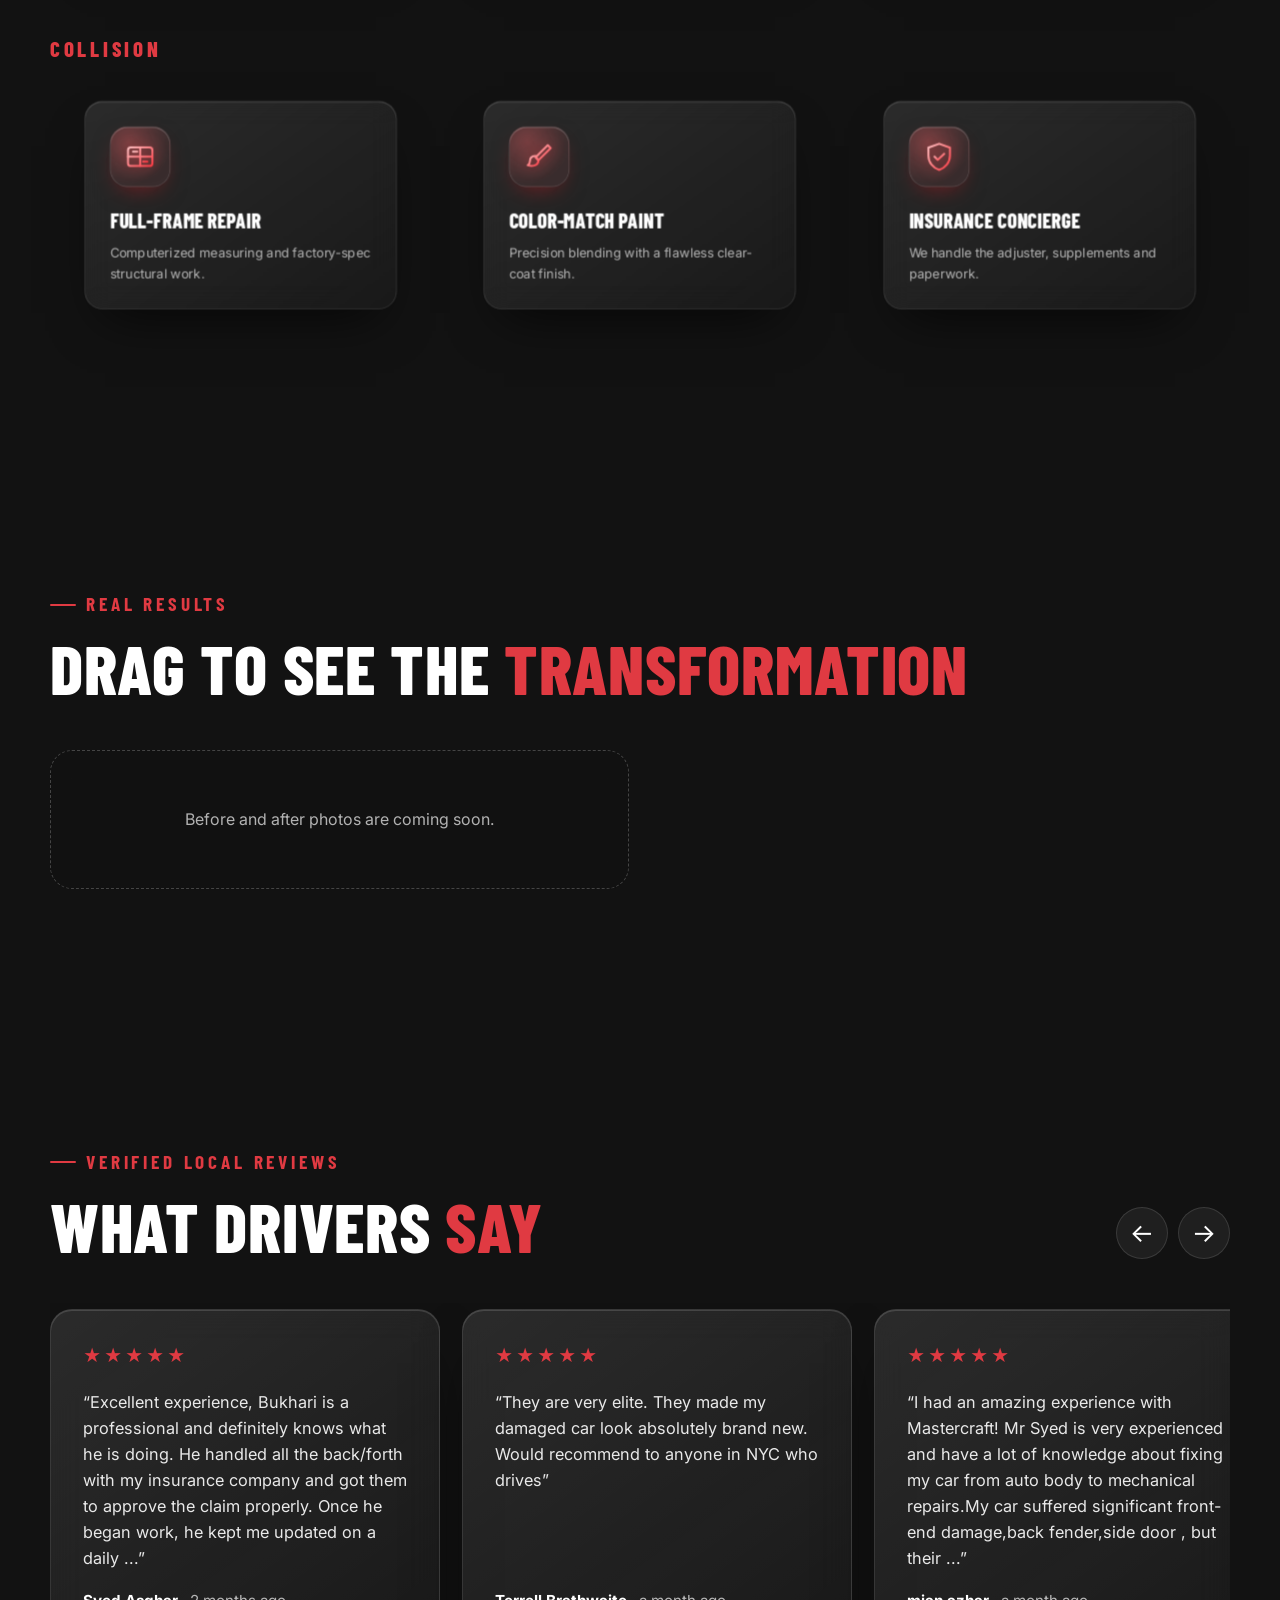
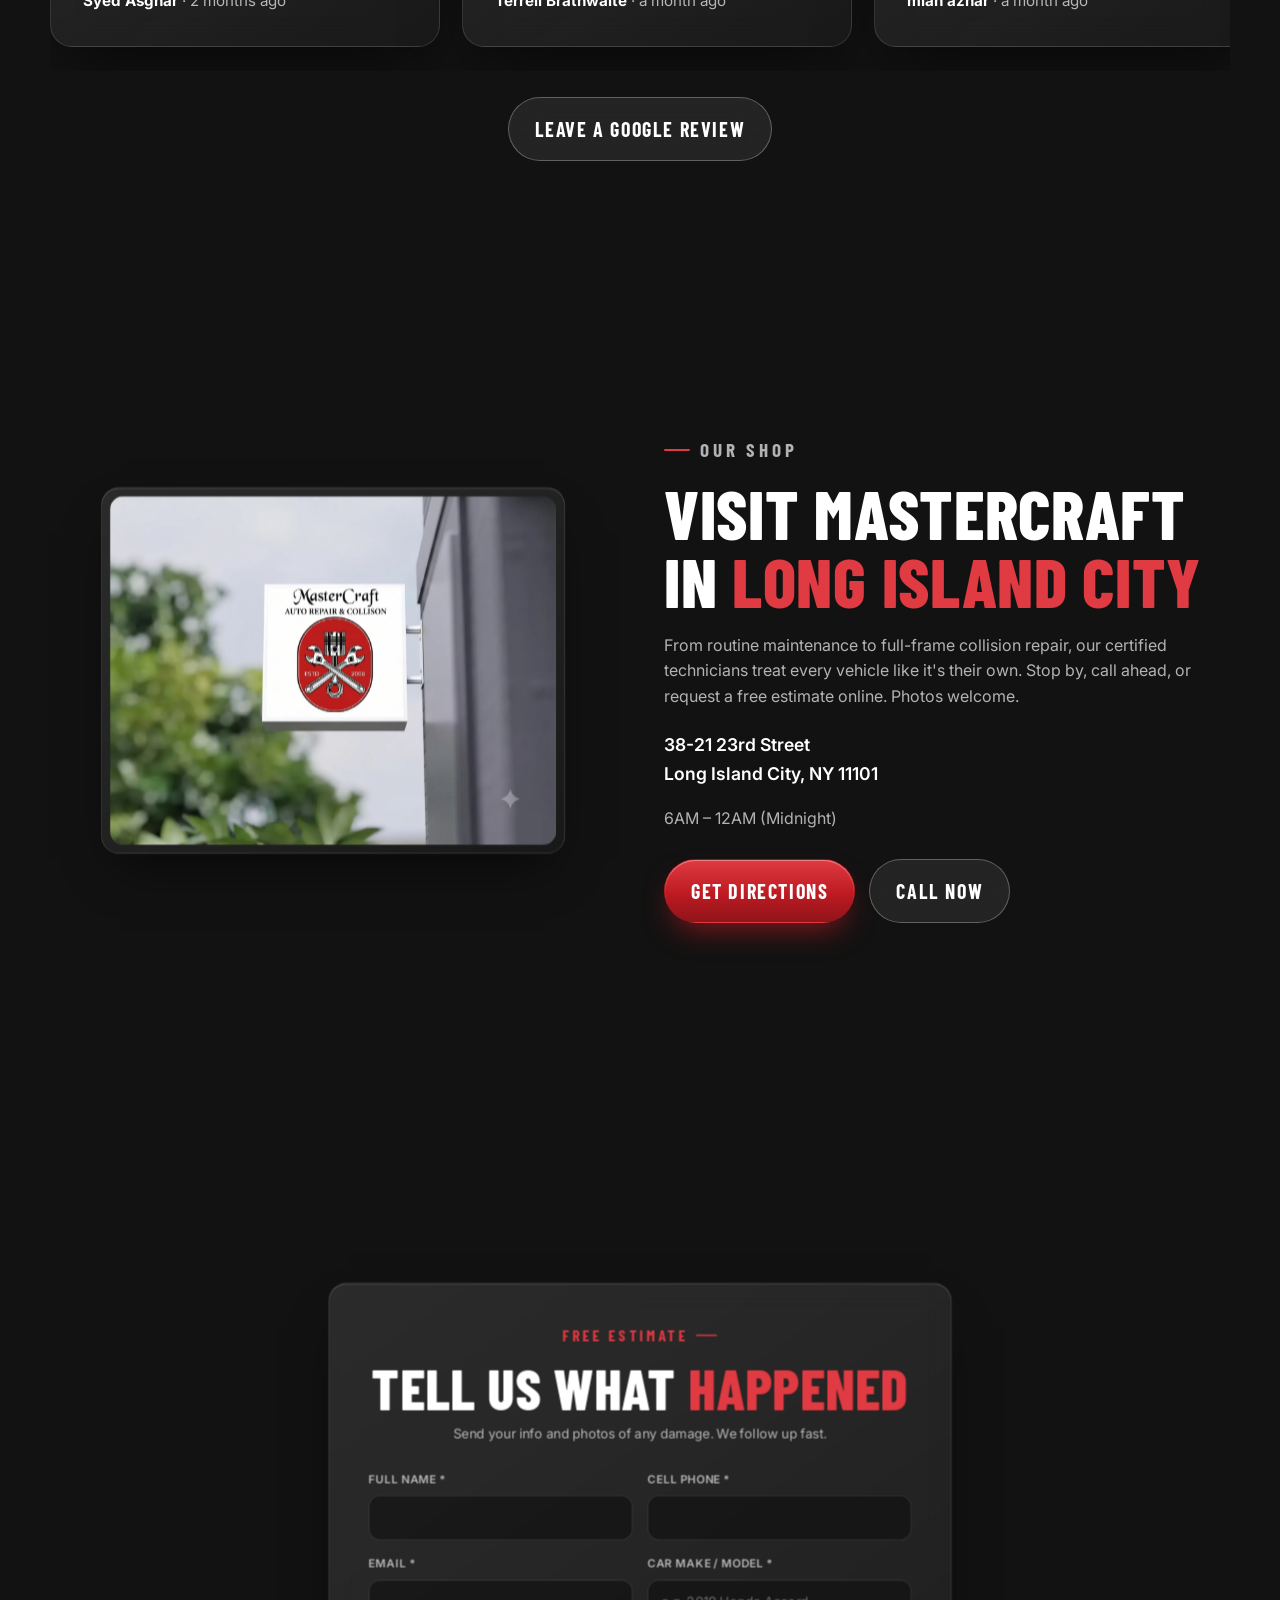
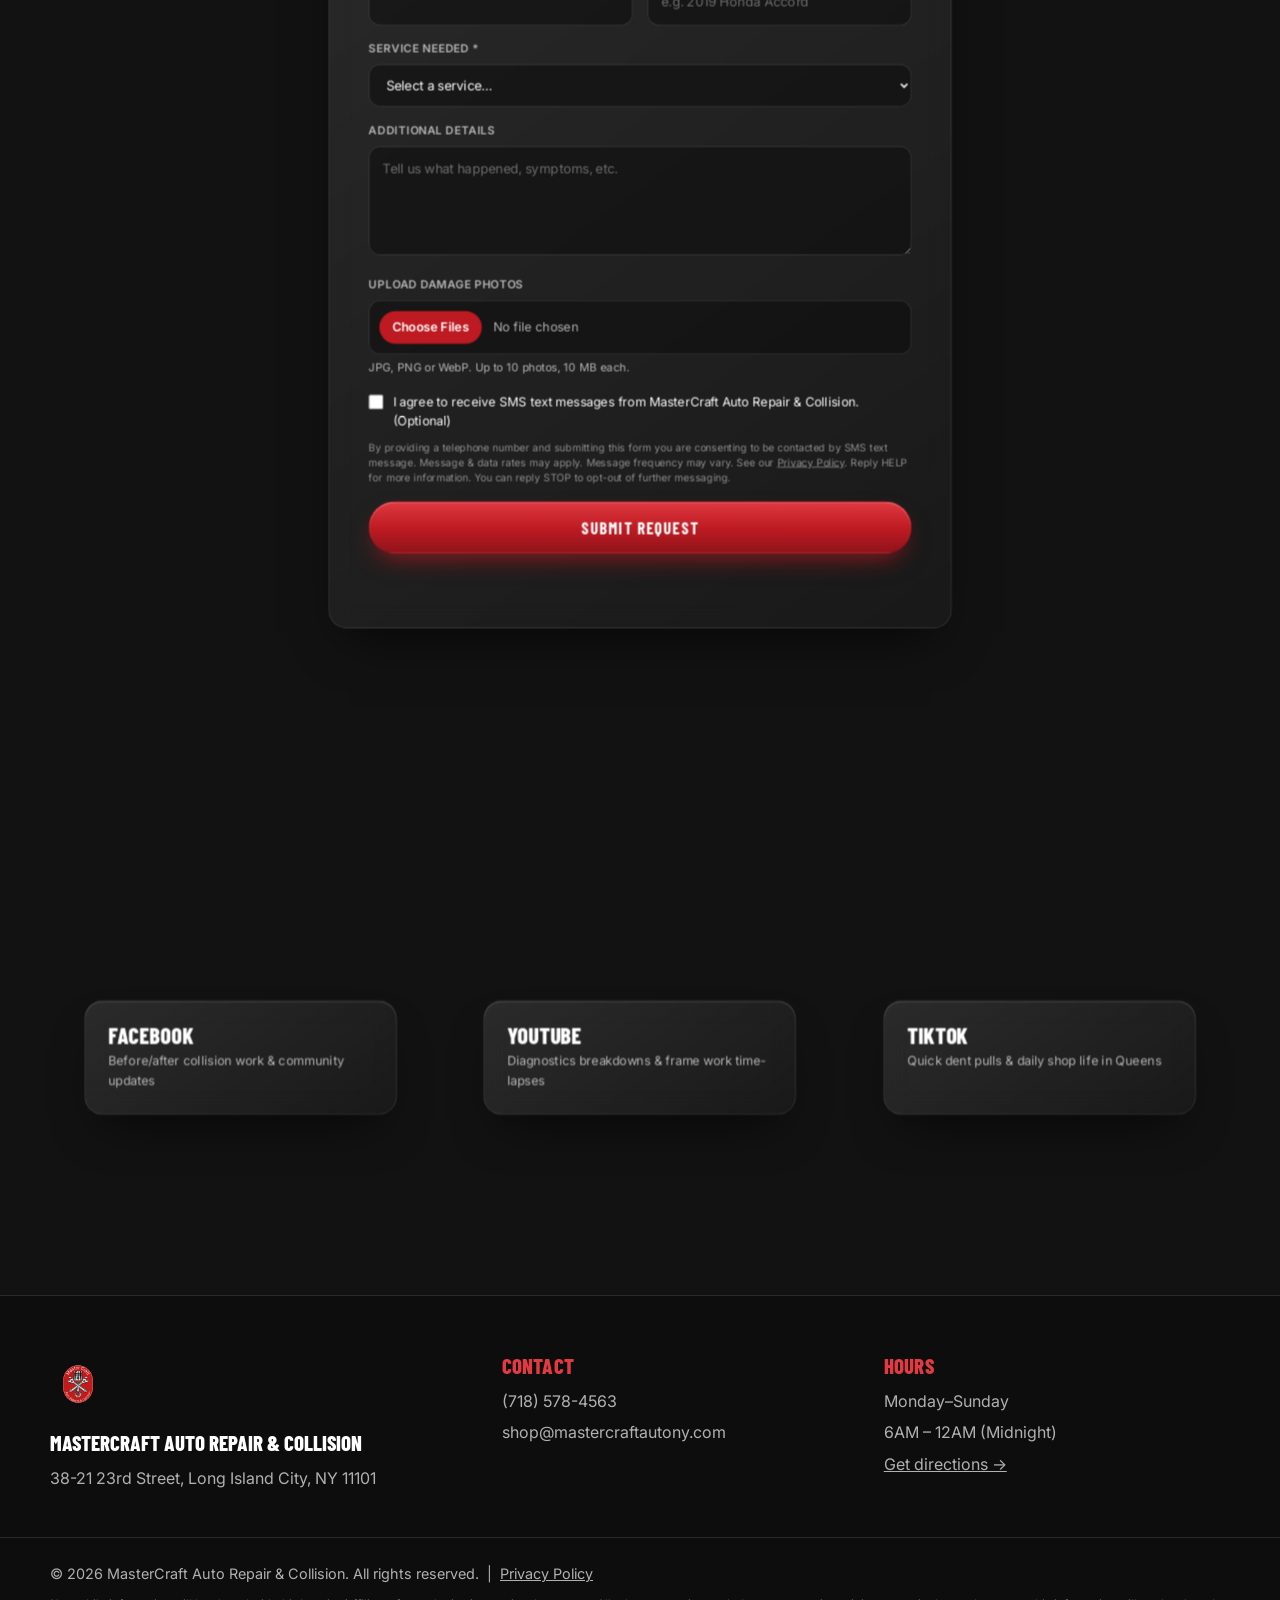
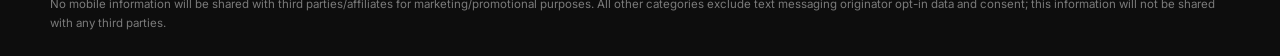
==== commit 5466d924: "Ferrari-style car, icon tiles, click ripples, rainbow cursor, scroll grow - Race car redrawn as a lo" ====
--- a/index.html
+++ b/index.html
@@ -50,41 +50,69 @@
 </script>
 </head>
 <body>
+<svg width="0" height="0" style="position:absolute" aria-hidden="true" focusable="false">
+  <defs>
+    <linearGradient id="gIcon" x1="0" y1="0" x2="1" y2="1">
+      <stop offset="0" stop-color="#ffc2c4"/>
+      <stop offset="1" stop-color="#ff3b44"/>
+    </linearGradient>
+  </defs>
+  <symbol id="i-engine" viewBox="0 0 48 48" fill="none" stroke="url(#gIcon)" stroke-width="2.8" stroke-linecap="round" stroke-linejoin="round"><rect x="13" y="6" width="22" height="10" rx="2"/><path d="M18 16v6M30 16v6"/><rect x="11" y="22" width="26" height="14" rx="3"/><path d="M17 36v5M31 36v5M24 22v-4"/></symbol>
+  <symbol id="i-brake" viewBox="0 0 48 48" fill="none" stroke="url(#gIcon)" stroke-width="2.8" stroke-linecap="round" stroke-linejoin="round"><circle cx="24" cy="24" r="16"/><circle cx="24" cy="24" r="6"/><path d="M24 8v3M24 37v3M8 24h3M37 24h3"/></symbol>
+  <symbol id="i-wrench" viewBox="0 0 48 48" fill="none" stroke="url(#gIcon)" stroke-width="2.8" stroke-linecap="round" stroke-linejoin="round"><path d="M31.5 7.5a10 10 0 0 0-9.1 13.6L9.8 35.7a3.6 3.6 0 0 0 5 5l14.6-12.6A10 10 0 0 0 40.5 16.5l-5.2 5.2-5.3-1.7-1.7-5.3 5.2-5.2a10 10 0 0 0-1.9-1.9z"/></symbol>
+  <symbol id="i-frame" viewBox="0 0 48 48" fill="none" stroke="url(#gIcon)" stroke-width="2.8" stroke-linecap="round" stroke-linejoin="round"><rect x="7" y="11" width="34" height="26" rx="4"/><path d="M7 24h34M24 11v26"/><path d="M14 17h6M28 31h6"/></symbol>
+  <symbol id="i-brush" viewBox="0 0 48 48" fill="none" stroke="url(#gIcon)" stroke-width="2.8" stroke-linecap="round" stroke-linejoin="round"><path d="M36 8l4 4-17 17-4-4z"/><path d="M19 23c-5 0-8 3-8 8 0 2-1 4-3 5 6 2 14 1 15-6z"/></symbol>
+  <symbol id="i-shield" viewBox="0 0 48 48" fill="none" stroke="url(#gIcon)" stroke-width="2.8" stroke-linecap="round" stroke-linejoin="round"><path d="M24 6l15 5.5v11c0 9.5-6.4 17.2-15 20-8.6-2.8-15-10.5-15-20v-11z"/><path d="M17.5 24l4.5 4.5L31 20"/></symbol>
+</svg>
+<canvas id="trail" aria-hidden="true"></canvas>
 <a href="#main" class="skip-link">Skip to content</a>
 
 <!-- The race: a fixed car that drives across the page as you scroll. Sits behind all content. -->
 <div class="race" aria-hidden="true">
   <div class="race-car">
-    <svg viewBox="0 0 600 220" role="img">
+    <svg viewBox="0 0 640 220" role="img" aria-label="Red sports car">
       <defs>
-        <linearGradient id="body" x1="0" y1="0" x2="0" y2="1">
-          <stop offset="0" stop-color="#ff5b60"/>
-          <stop offset=".45" stop-color="#d4202a"/>
-          <stop offset="1" stop-color="#6d0a10"/>
+        <linearGradient id="carBody" x1="0" y1="0" x2="0" y2="1">
+          <stop offset="0" stop-color="#ff3b30"/>
+          <stop offset=".4" stop-color="#e10600"/>
+          <stop offset="1" stop-color="#5c0005"/>
         </linearGradient>
-        <linearGradient id="glass" x1="0" y1="0" x2="1" y2="1">
-          <stop offset="0" stop-color="#3a3f4a"/>
-          <stop offset="1" stop-color="#0b0d12"/>
+        <linearGradient id="carGlass" x1="0" y1="0" x2="1" y2="1">
+          <stop offset="0" stop-color="#2c3340"/>
+          <stop offset="1" stop-color="#05060a"/>
         </linearGradient>
-        <radialGradient id="rim" cx=".5" cy=".5" r=".5">
-          <stop offset=".55" stop-color="#2a2d33"/>
-          <stop offset=".6" stop-color="#c9ccd2"/>
+        <radialGradient id="carRim" cx=".5" cy=".5" r=".5">
+          <stop offset=".6" stop-color="#2a2d33"/>
+          <stop offset=".78" stop-color="#d7dae0"/>
           <stop offset="1" stop-color="#7d818a"/>
         </radialGradient>
+        <linearGradient id="carLight" x1="0" y1="0" x2="1" y2="0">
+          <stop offset="0" stop-color="#fff6dc" stop-opacity=".2"/>
+          <stop offset="1" stop-color="#fff6dc"/>
+        </linearGradient>
       </defs>
-      <ellipse cx="300" cy="206" rx="270" ry="10" fill="#000" opacity=".5"/>
-      <path d="M22 150 L22 118 Q24 100 62 94 L150 82 Q192 52 262 48 L402 46 Q452 48 492 80 L540 96 Q578 104 580 130 L582 150 Q582 162 568 162 L538 162 A44 44 0 0 0 450 162 L202 162 A44 44 0 0 0 114 162 L60 162 Q22 162 22 150 Z" fill="url(#body)"/>
-      <path d="M176 84 Q206 62 262 60 L392 58 Q432 60 458 84 Z" fill="url(#glass)"/>
-      <path d="M204 80 Q230 68 268 66 L300 66 L262 80 Z" fill="#fff" opacity=".18"/>
-      <path d="M130 100 L300 96" stroke="#fff" stroke-width="2" opacity=".35"/>
-      <path d="M548 108 L580 116 L576 128 L546 122 Z" fill="#fff6e0"/>
-      <path d="M22 112 L40 110 L42 126 L24 130 Z" fill="#ff2a2a"/>
-      <circle cx="152" cy="160" r="44" fill="#05060a"/>
-      <circle cx="152" cy="160" r="30" fill="url(#rim)"/>
-      <circle cx="152" cy="160" r="8" fill="#2a2d33"/>
-      <circle cx="492" cy="160" r="44" fill="#05060a"/>
-      <circle cx="492" cy="160" r="30" fill="url(#rim)"/>
-      <circle cx="492" cy="160" r="8" fill="#2a2d33"/>
+      <ellipse cx="320" cy="214" rx="290" ry="8" fill="#000" opacity=".55"/>
+      <path d="M12 146 L14 124 Q18 114 44 112 L124 106 Q150 104 172 92 Q224 66 298 62 L382 62 Q424 64 452 86 L524 104 Q566 110 596 124 Q626 134 626 148 L624 154 Q618 158 602 158 L560 158 A54 54 0 0 0 452 158 L212 158 A54 54 0 0 0 104 158 L46 158 Q12 158 12 146 Z" fill="url(#carBody)"/>
+      <path d="M176 96 Q216 70 296 68 L372 68 Q410 70 440 92 L300 100 Z" fill="url(#carGlass)"/>
+      <path d="M300 130 Q350 122 406 132 L394 146 Q346 140 300 146 Z" fill="#3a0004" opacity=".85"/>
+      <path d="M582 152 L624 152 L618 160 L588 160 Z" fill="#0b0b0d"/>
+      <path d="M14 146 L40 146 L36 158 L16 158 Z" fill="#0b0b0d"/>
+      <path d="M56 118 Q180 98 298 66 Q380 68 440 94" fill="none" stroke="#fff" stroke-width="2.5" opacity=".45"/>
+      <path d="M90 132 L560 128" stroke="#000" stroke-width="2" opacity=".18"/>
+      <path d="M584 118 Q604 118 622 134 L600 136 Q588 130 582 124 Z" fill="url(#carLight)"/>
+      <path d="M14 122 L40 116 L42 124 L16 130 Z" fill="#ff1a1a"/>
+      
+      <circle cx="158" cy="160" r="50" fill="#06070a"/>
+      <circle cx="158" cy="160" r="36" fill="url(#carRim)"/>
+      <g stroke="#3b3f48" stroke-width="5" stroke-linecap="round" fill="none"><path d="M158.0 152.0 L168.3 131.8" /><path d="M165.6 157.5 L188.0 161.1" /><path d="M162.7 166.5 L166.2 188.8" /><path d="M153.3 166.5 L133.1 176.8" /><path d="M150.4 157.5 L134.4 141.5" /></g>
+      <circle cx="158" cy="160" r="10" fill="#2a2d33"/>
+      <rect x="164" y="120" width="28" height="16" rx="5" fill="#e10600" transform="rotate(-8 158 160)"/>
+      
+      <circle cx="506" cy="160" r="50" fill="#06070a"/>
+      <circle cx="506" cy="160" r="36" fill="url(#carRim)"/>
+      <g stroke="#3b3f48" stroke-width="5" stroke-linecap="round" fill="none"><path d="M506.0 152.0 L516.3 131.8" /><path d="M513.6 157.5 L536.0 161.1" /><path d="M510.7 166.5 L514.2 188.8" /><path d="M501.3 166.5 L481.1 176.8" /><path d="M498.4 157.5 L482.4 141.5" /></g>
+      <circle cx="506" cy="160" r="10" fill="#2a2d33"/>
+      <rect x="512" y="120" width="28" height="16" rx="5" fill="#e10600" transform="rotate(-8 506 160)"/>
     </svg>
   </div>
   <div class="race-road"></div>
@@ -146,25 +174,21 @@
       <p class="eyebrow reveal">What we do</p>
       <h2 id="services-title" class="reveal">Repair, restore, <span class="accent">get back on the road</span></h2>
 
-      <div class="service-grid">
-        <article class="glass card reveal">
-          <h3>Auto Repair</h3>
-          <ul class="checks">
-            <li>Comprehensive diagnostics</li>
-            <li>Engine &amp; transmission work</li>
-            <li>Brakes &amp; suspension</li>
-            <li>Factory maintenance</li>
-          </ul>
-        </article>
-        <article class="glass card card-featured reveal">
-          <h3>Collision</h3>
-          <ul class="checks">
-            <li>Full-frame repair</li>
-            <li>Precision body work</li>
-            <li>Expert color-match painting</li>
-            <li>Insurance claim concierge</li>
-          </ul>
-        </article>
+      <div class="svc-group">
+        <h3 class="svc-label reveal">Auto repair</h3>
+        <div class="svc-grid">
+          <article class="glass service-tile reveal" data-grow style="--d:0"><span class="ico-wrap"><svg class="ico" aria-hidden="true"><use href="#i-engine"/></svg></span><h4>Engine &amp; transmission</h4><p>Diagnosis and repair that gets to the real cause.</p></article>
+          <article class="glass service-tile reveal" data-grow style="--d:1"><span class="ico-wrap"><svg class="ico" aria-hidden="true"><use href="#i-brake"/></svg></span><h4>Brakes &amp; suspension</h4><p>Stopping power and a ride you can trust.</p></article>
+          <article class="glass service-tile reveal" data-grow style="--d:2"><span class="ico-wrap"><svg class="ico" aria-hidden="true"><use href="#i-wrench"/></svg></span><h4>Diagnostics &amp; maintenance</h4><p>Factory-spec service to keep your car running right.</p></article>
+        </div>
+      </div>
+      <div class="svc-group">
+        <h3 class="svc-label reveal">Collision</h3>
+        <div class="svc-grid">
+          <article class="glass service-tile reveal" data-grow style="--d:0"><span class="ico-wrap"><svg class="ico" aria-hidden="true"><use href="#i-frame"/></svg></span><h4>Full-frame repair</h4><p>Computerized measuring and factory-spec structural work.</p></article>
+          <article class="glass service-tile reveal" data-grow style="--d:1"><span class="ico-wrap"><svg class="ico" aria-hidden="true"><use href="#i-brush"/></svg></span><h4>Color-match paint</h4><p>Precision blending with a flawless clear-coat finish.</p></article>
+          <article class="glass service-tile reveal" data-grow style="--d:2"><span class="ico-wrap"><svg class="ico" aria-hidden="true"><use href="#i-shield"/></svg></span><h4>Insurance concierge</h4><p>We handle the adjuster, supplements and paperwork.</p></article>
+        </div>
       </div>
     </div>
   </section>
@@ -199,7 +223,7 @@
   <!-- ABOUT -->
   <section class="section" id="about" aria-labelledby="about-title">
     <div class="container about-grid">
-      <figure class="glass about-media reveal">
+      <figure class="glass about-media reveal" data-grow>
         <img src="images/shop-sign.webp" width="1400" height="1093" loading="lazy" alt="MasterCraft hanging shop sign" data-cfg="src:images.aboutShop">
       </figure>
       <div class="about-copy reveal">
@@ -222,7 +246,7 @@
   <!-- ESTIMATE -->
   <section class="section" id="estimate" aria-labelledby="estimate-title">
     <div class="container narrow">
-      <div class="glass form-card reveal">
+      <div class="glass form-card reveal" data-grow>
         <p class="eyebrow eyebrow-center">Free estimate</p>
         <h2 id="estimate-title" class="center">Tell us what <span class="accent">happened</span></h2>
         <p class="center muted">Send your info and photos of any damage. We follow up fast.</p>
@@ -308,9 +332,9 @@
 <section class="section social" aria-label="Social media">
   <div class="container">
     <div class="social-grid">
-      <a class="glass social-card" href="https://www.facebook.com/mastercraftautony" target="_blank" rel="noopener noreferrer" data-cfg="href:social.facebook"><h3>Facebook</h3><p>Before/after collision work &amp; community updates</p></a>
-      <a class="glass social-card" href="https://www.youtube.com/@mastercraftautony" target="_blank" rel="noopener noreferrer" data-cfg="href:social.youtube"><h3>YouTube</h3><p>Diagnostics breakdowns &amp; frame work time-lapses</p></a>
-      <a class="glass social-card" href="https://www.tiktok.com/@mastercraftautony" target="_blank" rel="noopener noreferrer" data-cfg="href:social.tiktok"><h3>TikTok</h3><p>Quick dent pulls &amp; daily shop life in Queens</p></a>
+      <a data-grow class="glass social-card" href="https://www.facebook.com/mastercraftautony" target="_blank" rel="noopener noreferrer" data-cfg="href:social.facebook"><h3>Facebook</h3><p>Before/after collision work &amp; community updates</p></a>
+      <a data-grow class="glass social-card" href="https://www.youtube.com/@mastercraftautony" target="_blank" rel="noopener noreferrer" data-cfg="href:social.youtube"><h3>YouTube</h3><p>Diagnostics breakdowns &amp; frame work time-lapses</p></a>
+      <a data-grow class="glass social-card" href="https://www.tiktok.com/@mastercraftautony" target="_blank" rel="noopener noreferrer" data-cfg="href:social.tiktok"><h3>TikTok</h3><p>Quick dent pulls &amp; daily shop life in Queens</p></a>
     </div>
   </div>
 </section>
--- a/styles.css
+++ b/styles.css
@@ -14,6 +14,8 @@
   --glass-shadow: inset 0 1px 0 rgba(255, 255, 255, 0.14), 0 30px 60px -24px rgba(0, 0, 0, 0.7);
   --radius: 22px;
   --ease: cubic-bezier(0.2, 0.8, 0.2, 1);
+  --smooth: cubic-bezier(0.22, 1, 0.36, 1);   /* macOS-style ease-out */
+  --spring: cubic-bezier(0.34, 1.56, 0.64, 1); /* slight overshoot on press */
   --display: 'Barlow Condensed', 'Arial Narrow', Arial, sans-serif;
   --body: 'Inter', 'Helvetica Neue', Arial, sans-serif;
 }
@@ -93,11 +95,10 @@
   font-size: 1.25rem;
   letter-spacing: 0.08em;
   text-transform: uppercase;
-  transition: transform 0.25s var(--ease), box-shadow 0.25s var(--ease), background 0.25s, border-color 0.25s;
-  will-change: transform;
+  transition: transform 0.5s var(--smooth), box-shadow 0.4s var(--smooth), background 0.3s, border-color 0.3s;
 }
 .btn:hover { transform: translateY(-3px); }
-.btn:active { transform: translateY(0) scale(0.98); }
+.btn:active { transform: scale(0.94); transition-duration: 0.12s; }
 .btn-lg { padding: 18px 32px; font-size: 1.4rem; }
 .btn-sm { padding: 10px 18px; font-size: 1.1rem; }
 .btn-red {
@@ -219,16 +220,8 @@
 .hero-figure img { border-radius: 16px; aspect-ratio: 1; object-fit: cover; width: 100%; }
 
 /* ---------- Services ---------- */
-.service-grid { display: grid; gap: 22px; margin-top: 48px; }
 .card { padding: 36px; transition: transform 0.4s var(--ease), border-color 0.4s, box-shadow 0.4s; }
 .card:hover { transform: translateY(-6px); border-color: rgba(224, 58, 66, 0.55); }
-.card-featured { background: linear-gradient(145deg, rgba(189, 26, 34, 0.45), rgba(120, 10, 16, 0.25)), rgba(18, 18, 18, 0.45); }
-.checks { margin-top: 20px; display: grid; gap: 14px; }
-.checks li { position: relative; padding-left: 34px; font-size: 1.05rem; }
-.checks li::before {
-  content: ""; position: absolute; left: 0; top: 0.35em; width: 20px; height: 20px; border-radius: 50%;
-  background: var(--red) url("data:image/svg+xml,%3Csvg xmlns='http://www.w3.org/2000/svg' viewBox='0 0 24 24' fill='none' stroke='white' stroke-width='3'%3E%3Cpath d='M5 12l5 5 9-10'/%3E%3C/svg%3E") center / 12px no-repeat;
-}
 
 /* ---------- Before / after ---------- */
 .compare-grid { display: grid; gap: 22px; margin-top: 48px; }
@@ -323,12 +316,11 @@
 .footer-bottom .fine { margin-top: 10px; font-size: 0.72rem; line-height: 1.6; color: rgba(255, 255, 255, 0.45); }
 
 /* ---------- Scroll reveal (only when JS runs) ---------- */
-.js .reveal { opacity: 0; transform: translateY(26px); transition: opacity 0.8s var(--ease), transform 0.8s var(--ease); }
-.js .reveal.in { opacity: 1; transform: none; }
+.js .reveal { opacity: 0; translate: 0 44px; transition: opacity 0.9s var(--smooth), translate 1.1s var(--smooth); transition-delay: calc(var(--d, 0) * 110ms); }
+.js .reveal.in { opacity: 1; translate: 0 0; }
 
 /* ---------- Breakpoints ---------- */
 @media (min-width: 768px) {
-  .service-grid { grid-template-columns: 1fr 1fr; }
   .compare-grid { grid-template-columns: 1fr 1fr; }
   .reviews-track .review { flex-basis: 390px; }
   .form-row { grid-template-columns: 1fr 1fr; }
@@ -368,3 +360,45 @@
   .js .reveal { opacity: 1; transform: none; }
   .race-car { display: none; }
 }
+
+/* ---------- Click feedback: macOS-style ripple ---------- */
+.btn, .icon-btn, .service-tile, .social-card, .nav-toggle { position: relative; overflow: hidden; }
+.ripple {
+  position: absolute; border-radius: 50%; pointer-events: none;
+  background: radial-gradient(circle, rgba(255, 255, 255, 0.55) 0%, rgba(255, 255, 255, 0.15) 45%, rgba(255, 255, 255, 0) 70%);
+  transform: scale(0); opacity: 1;
+  animation: ripple 0.8s var(--smooth) forwards;
+}
+@keyframes ripple { to { transform: scale(1); opacity: 0; } }
+
+/* ---------- Icon tiles ---------- */
+.svc-group { margin-top: 64px; }
+.svc-label { font-size: 1.3rem; letter-spacing: 0.18em; color: var(--red-hi); margin-bottom: 18px; }
+.svc-grid { display: grid; gap: 18px; }
+.service-tile { padding: 30px; transition: transform 0.5s var(--smooth), border-color 0.4s, box-shadow 0.5s var(--smooth); }
+.service-tile:hover { transform: translateY(-6px); border-color: rgba(224, 58, 66, 0.6); box-shadow: 0 30px 60px -24px rgba(189, 26, 34, 0.45), var(--glass-shadow); }
+.service-tile h4 { font-family: var(--display); font-size: 1.55rem; font-weight: 800; text-transform: uppercase; margin-top: 22px; }
+.service-tile p { color: var(--muted); margin-top: 6px; font-size: 0.98rem; }
+.ico-wrap {
+  width: 74px; height: 74px; border-radius: 22px; display: grid; place-items: center;
+  background: radial-gradient(circle at 30% 25%, rgba(255, 90, 96, 0.35), rgba(189, 26, 34, 0.08) 70%), rgba(255, 255, 255, 0.04);
+  border: 1px solid rgba(255, 255, 255, 0.14);
+  box-shadow: inset 0 1px 0 rgba(255, 255, 255, 0.2), 0 12px 30px -12px rgba(189, 26, 34, 0.6);
+  transition: transform 0.6s var(--spring), box-shadow 0.5s var(--smooth);
+}
+.service-tile:hover .ico-wrap { transform: translateY(-3px) rotate(-6deg) scale(1.06); box-shadow: inset 0 1px 0 rgba(255, 255, 255, 0.25), 0 18px 36px -10px rgba(224, 58, 66, 0.8); }
+.ico { width: 42px; height: 42px; filter: drop-shadow(0 0 8px rgba(224, 58, 66, 0.55)); }
+
+/* ---------- Mouse rainbow trail ---------- */
+#trail { position: fixed; inset: 0; width: 100%; height: 100%; pointer-events: none; z-index: 90; }
+
+@media (min-width: 768px) {
+  .svc-grid { grid-template-columns: repeat(3, 1fr); }
+}
+
+@media (prefers-reduced-motion: reduce) {
+  #trail { display: none; }
+  .ripple { display: none; }
+  .js .reveal { translate: none; }
+  .service-tile:hover, .service-tile:hover .ico-wrap { transform: none; }
+}
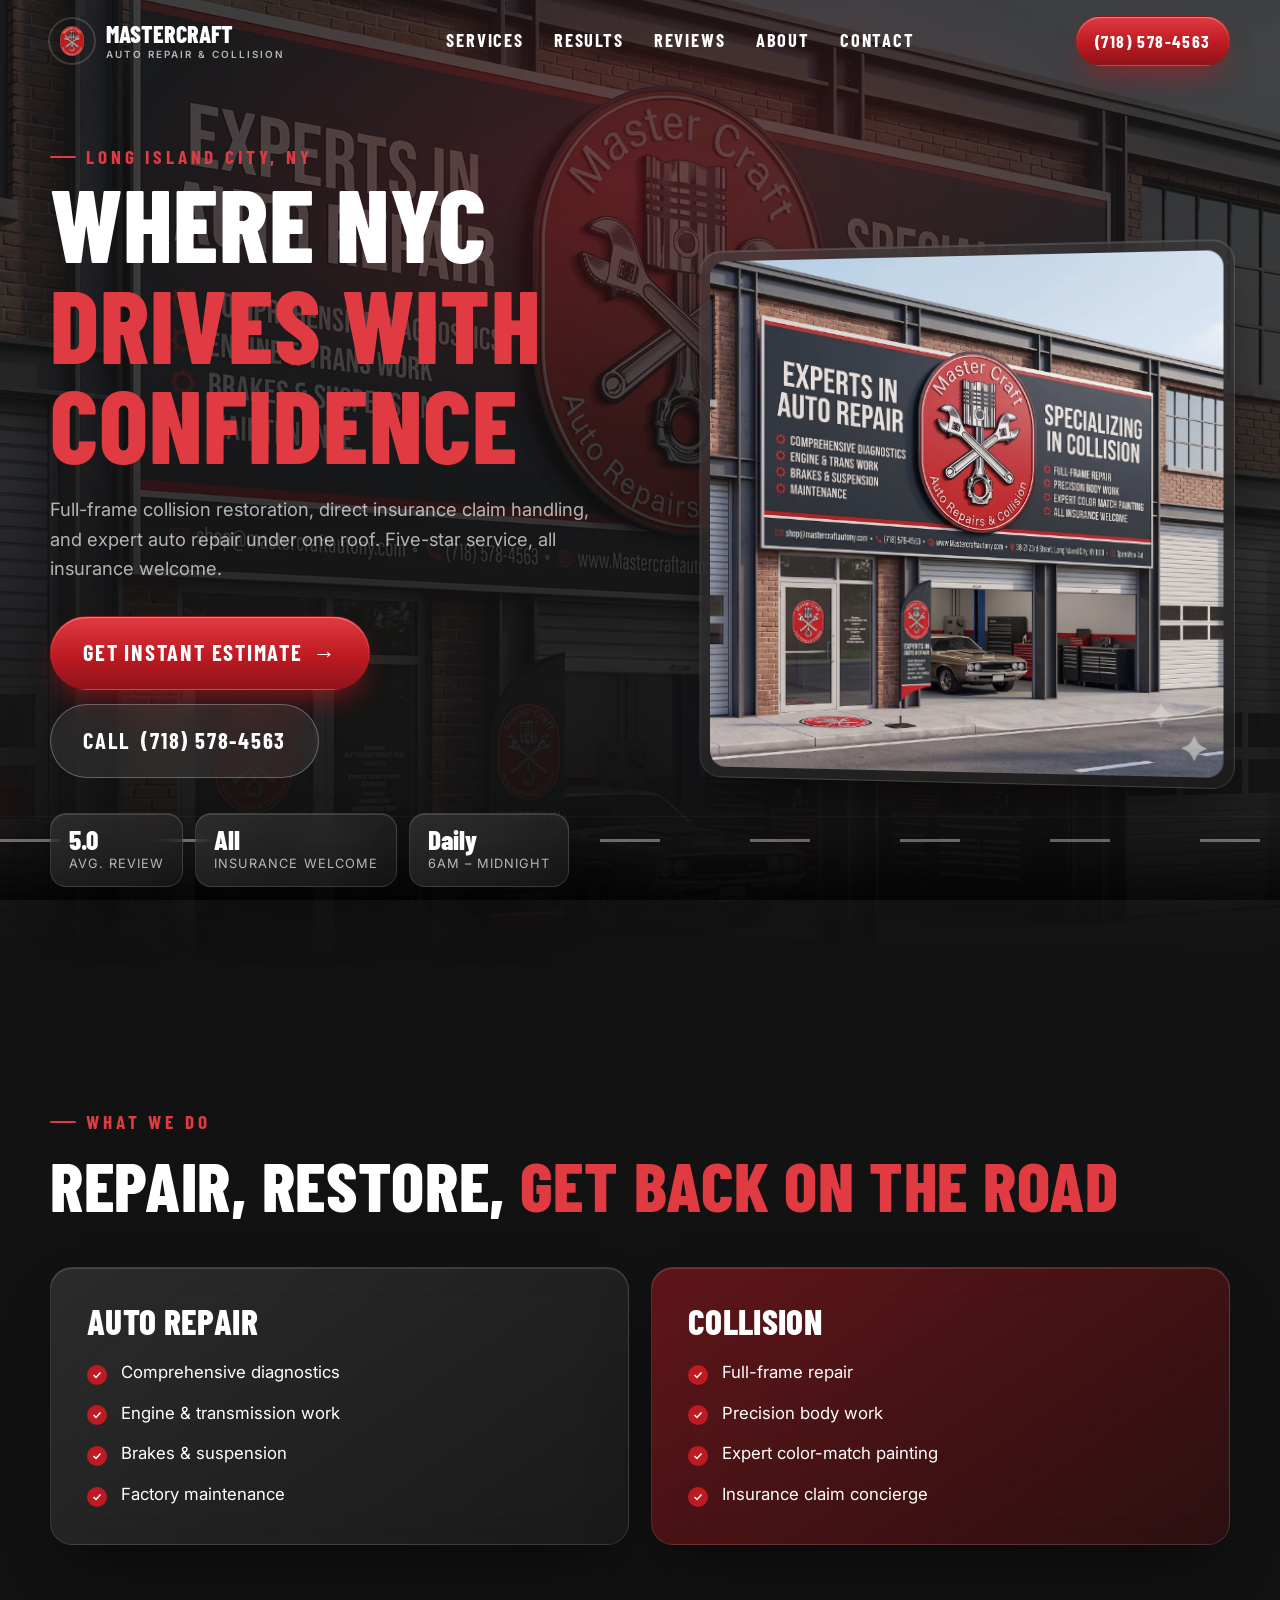
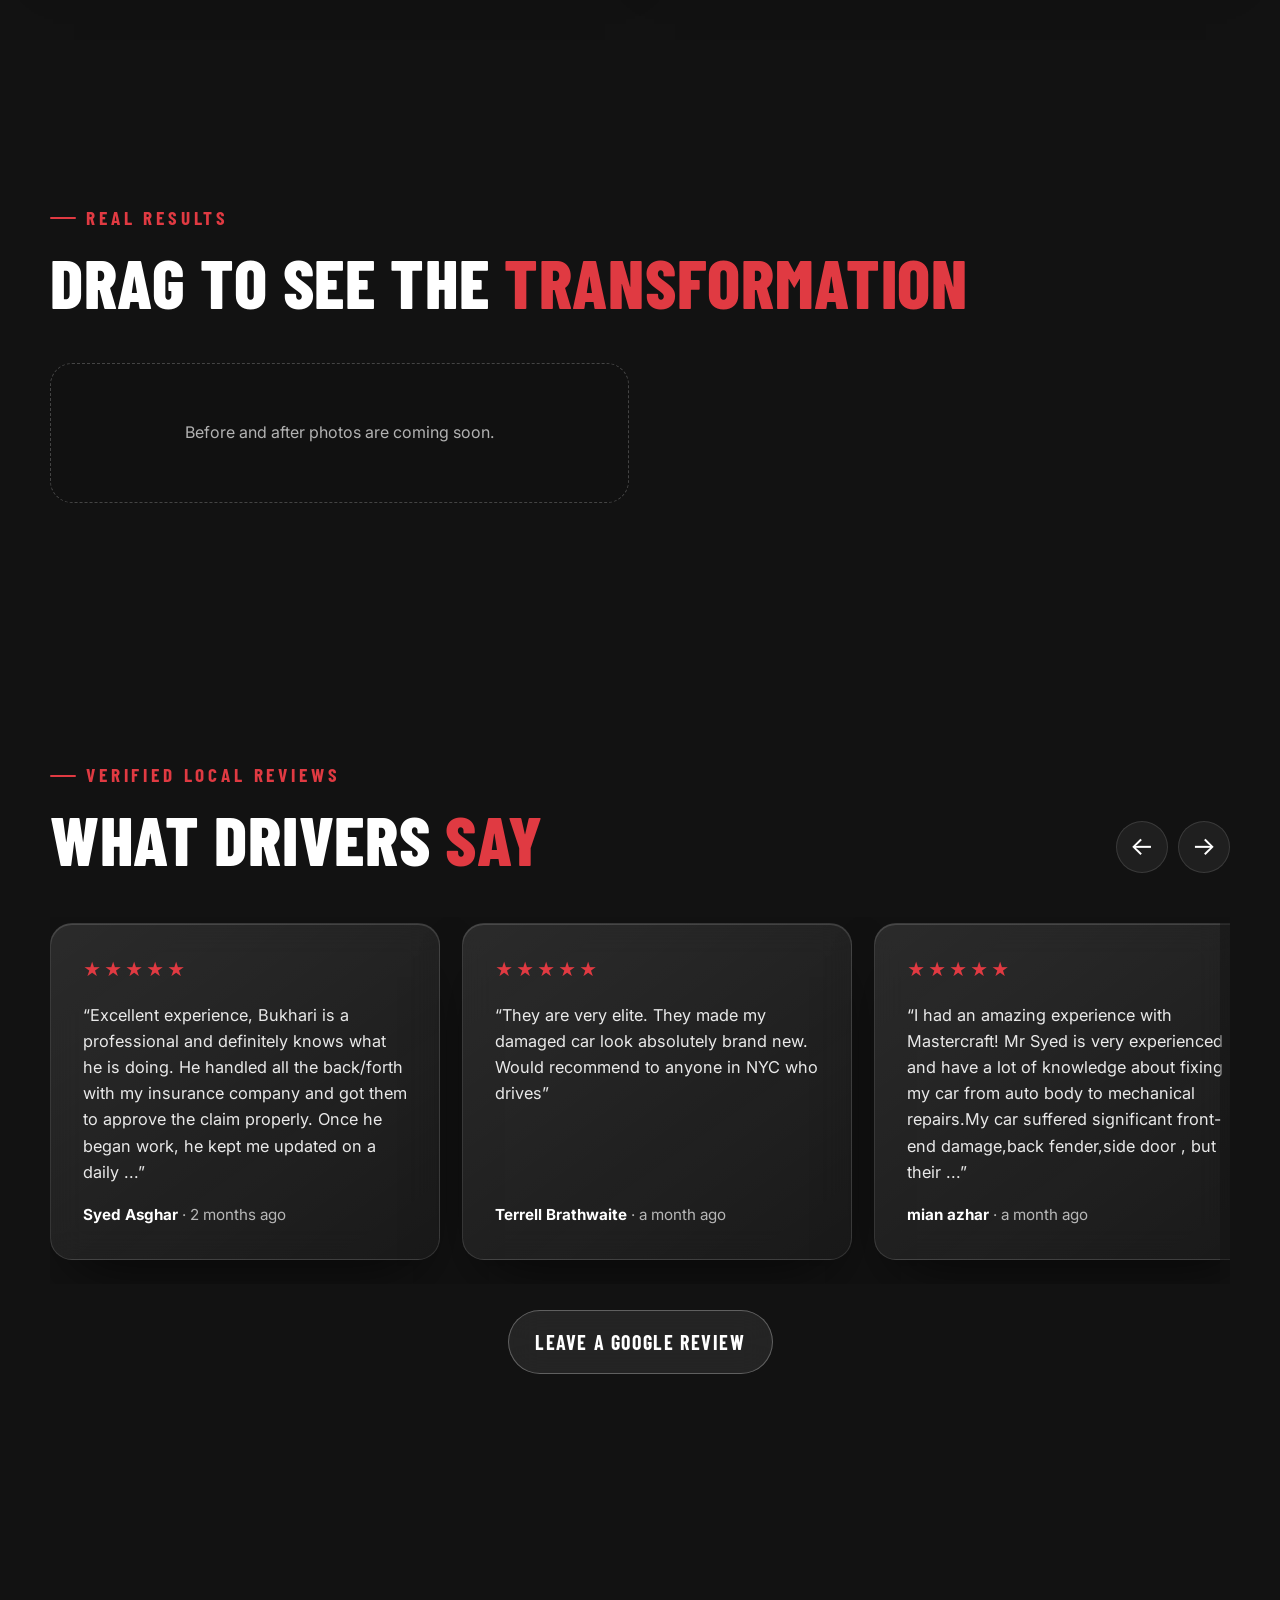
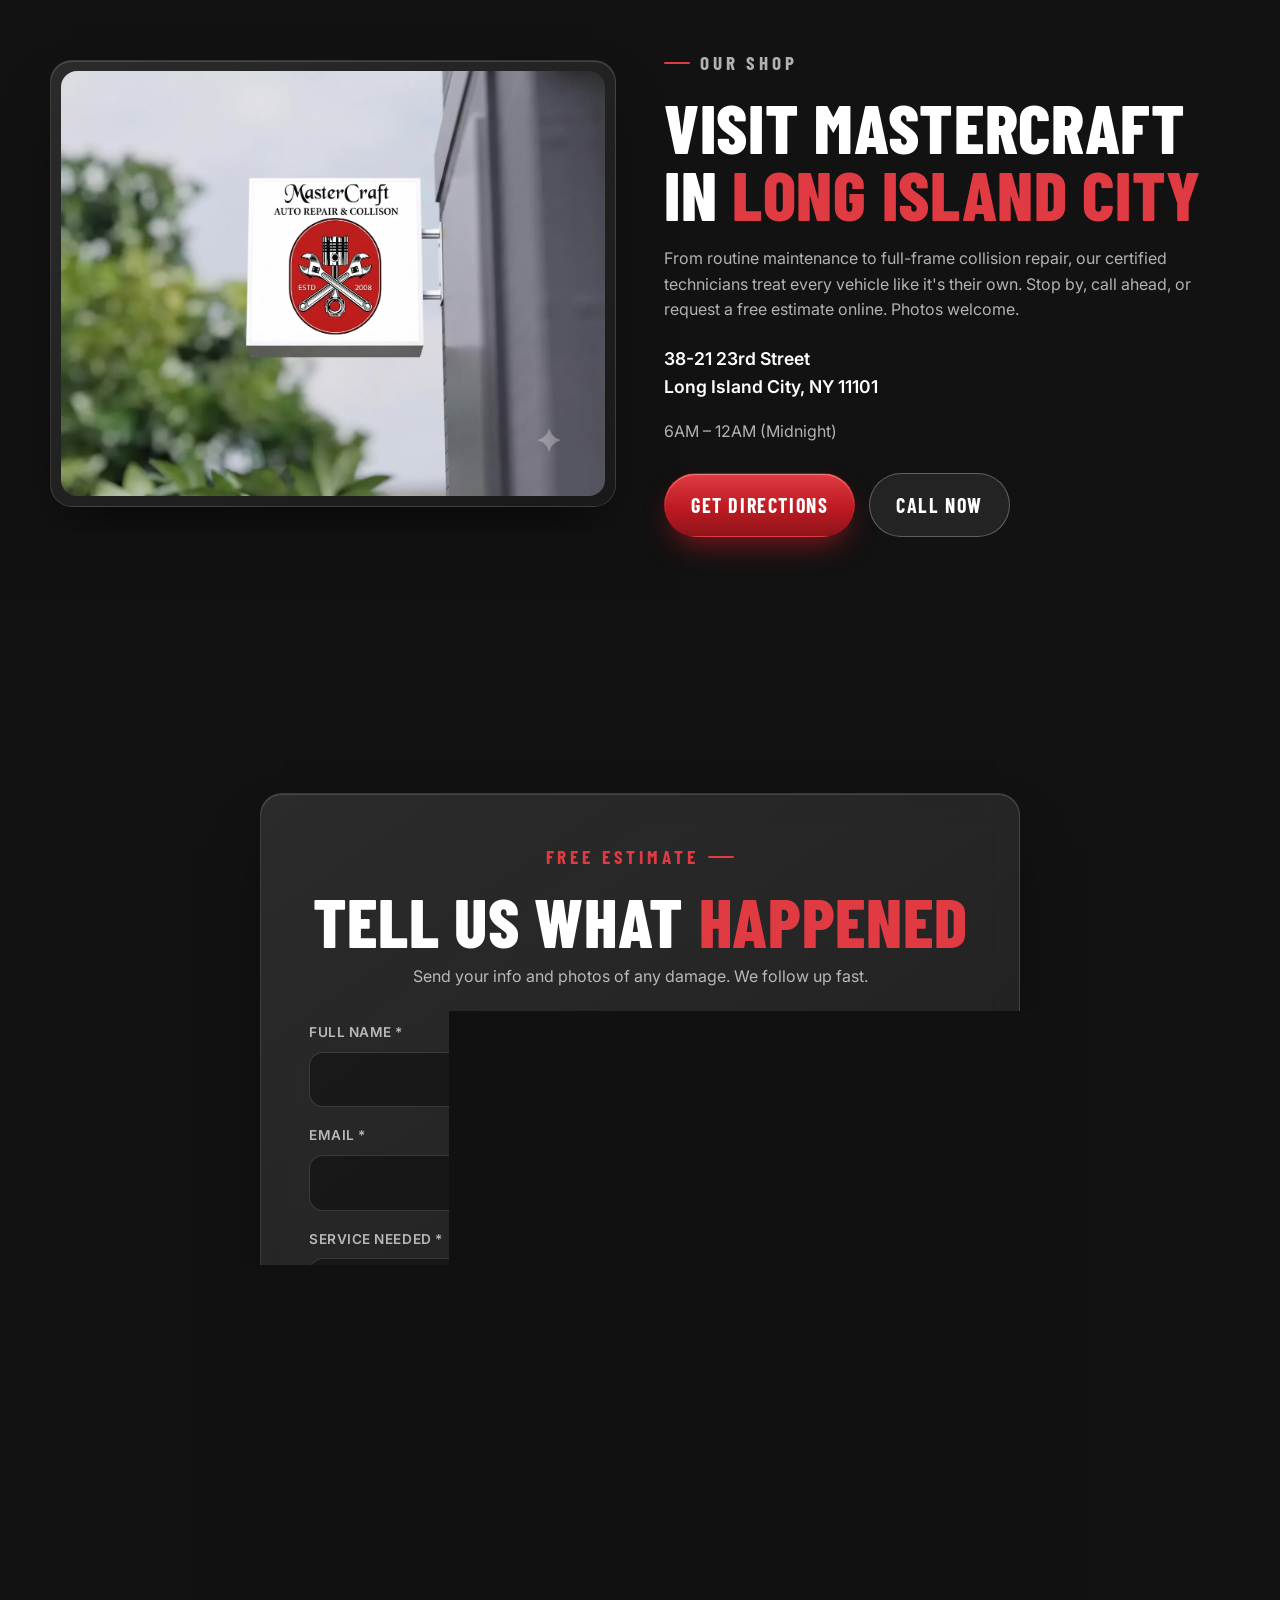
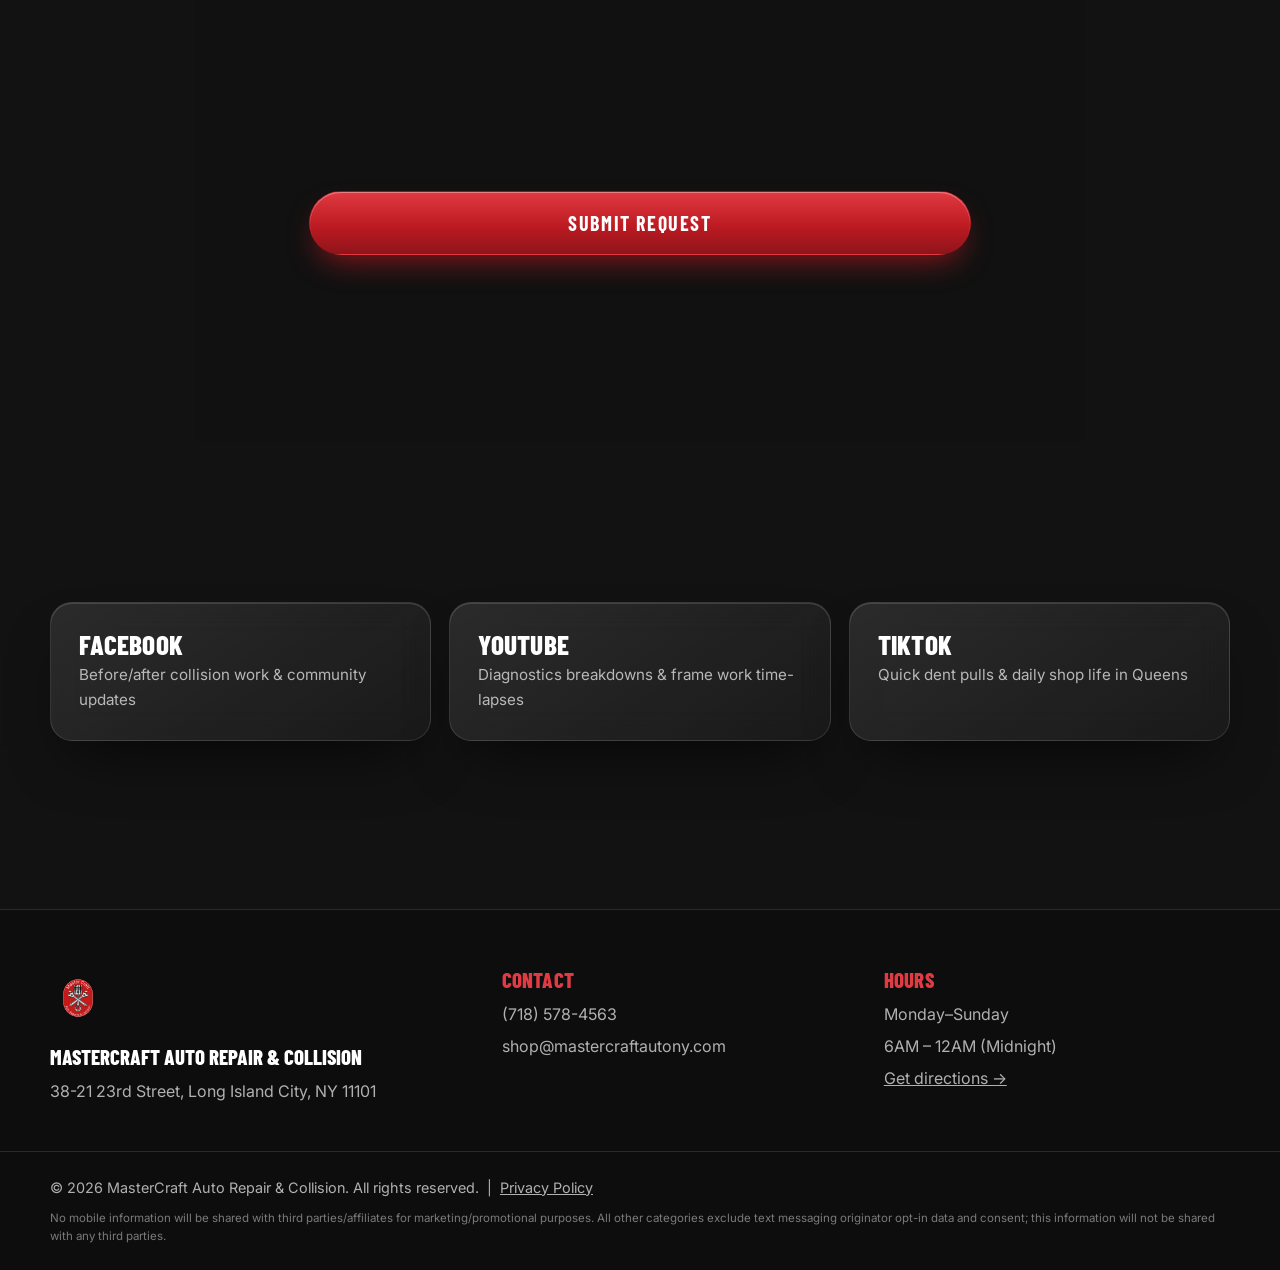
==== commit c2455289: "Revert "Ferrari-style car, icon tiles, click ripples, rainbow cursor, scroll grow" This reverts comm" ====
--- a/index.html
+++ b/index.html
@@ -50,69 +50,41 @@
 </script>
 </head>
 <body>
-<svg width="0" height="0" style="position:absolute" aria-hidden="true" focusable="false">
-  <defs>
-    <linearGradient id="gIcon" x1="0" y1="0" x2="1" y2="1">
-      <stop offset="0" stop-color="#ffc2c4"/>
-      <stop offset="1" stop-color="#ff3b44"/>
-    </linearGradient>
-  </defs>
-  <symbol id="i-engine" viewBox="0 0 48 48" fill="none" stroke="url(#gIcon)" stroke-width="2.8" stroke-linecap="round" stroke-linejoin="round"><rect x="13" y="6" width="22" height="10" rx="2"/><path d="M18 16v6M30 16v6"/><rect x="11" y="22" width="26" height="14" rx="3"/><path d="M17 36v5M31 36v5M24 22v-4"/></symbol>
-  <symbol id="i-brake" viewBox="0 0 48 48" fill="none" stroke="url(#gIcon)" stroke-width="2.8" stroke-linecap="round" stroke-linejoin="round"><circle cx="24" cy="24" r="16"/><circle cx="24" cy="24" r="6"/><path d="M24 8v3M24 37v3M8 24h3M37 24h3"/></symbol>
-  <symbol id="i-wrench" viewBox="0 0 48 48" fill="none" stroke="url(#gIcon)" stroke-width="2.8" stroke-linecap="round" stroke-linejoin="round"><path d="M31.5 7.5a10 10 0 0 0-9.1 13.6L9.8 35.7a3.6 3.6 0 0 0 5 5l14.6-12.6A10 10 0 0 0 40.5 16.5l-5.2 5.2-5.3-1.7-1.7-5.3 5.2-5.2a10 10 0 0 0-1.9-1.9z"/></symbol>
-  <symbol id="i-frame" viewBox="0 0 48 48" fill="none" stroke="url(#gIcon)" stroke-width="2.8" stroke-linecap="round" stroke-linejoin="round"><rect x="7" y="11" width="34" height="26" rx="4"/><path d="M7 24h34M24 11v26"/><path d="M14 17h6M28 31h6"/></symbol>
-  <symbol id="i-brush" viewBox="0 0 48 48" fill="none" stroke="url(#gIcon)" stroke-width="2.8" stroke-linecap="round" stroke-linejoin="round"><path d="M36 8l4 4-17 17-4-4z"/><path d="M19 23c-5 0-8 3-8 8 0 2-1 4-3 5 6 2 14 1 15-6z"/></symbol>
-  <symbol id="i-shield" viewBox="0 0 48 48" fill="none" stroke="url(#gIcon)" stroke-width="2.8" stroke-linecap="round" stroke-linejoin="round"><path d="M24 6l15 5.5v11c0 9.5-6.4 17.2-15 20-8.6-2.8-15-10.5-15-20v-11z"/><path d="M17.5 24l4.5 4.5L31 20"/></symbol>
-</svg>
-<canvas id="trail" aria-hidden="true"></canvas>
 <a href="#main" class="skip-link">Skip to content</a>
 
 <!-- The race: a fixed car that drives across the page as you scroll. Sits behind all content. -->
 <div class="race" aria-hidden="true">
   <div class="race-car">
-    <svg viewBox="0 0 640 220" role="img" aria-label="Red sports car">
+    <svg viewBox="0 0 600 220" role="img">
       <defs>
-        <linearGradient id="carBody" x1="0" y1="0" x2="0" y2="1">
-          <stop offset="0" stop-color="#ff3b30"/>
-          <stop offset=".4" stop-color="#e10600"/>
-          <stop offset="1" stop-color="#5c0005"/>
+        <linearGradient id="body" x1="0" y1="0" x2="0" y2="1">
+          <stop offset="0" stop-color="#ff5b60"/>
+          <stop offset=".45" stop-color="#d4202a"/>
+          <stop offset="1" stop-color="#6d0a10"/>
         </linearGradient>
-        <linearGradient id="carGlass" x1="0" y1="0" x2="1" y2="1">
-          <stop offset="0" stop-color="#2c3340"/>
-          <stop offset="1" stop-color="#05060a"/>
+        <linearGradient id="glass" x1="0" y1="0" x2="1" y2="1">
+          <stop offset="0" stop-color="#3a3f4a"/>
+          <stop offset="1" stop-color="#0b0d12"/>
         </linearGradient>
-        <radialGradient id="carRim" cx=".5" cy=".5" r=".5">
-          <stop offset=".6" stop-color="#2a2d33"/>
-          <stop offset=".78" stop-color="#d7dae0"/>
+        <radialGradient id="rim" cx=".5" cy=".5" r=".5">
+          <stop offset=".55" stop-color="#2a2d33"/>
+          <stop offset=".6" stop-color="#c9ccd2"/>
           <stop offset="1" stop-color="#7d818a"/>
         </radialGradient>
-        <linearGradient id="carLight" x1="0" y1="0" x2="1" y2="0">
-          <stop offset="0" stop-color="#fff6dc" stop-opacity=".2"/>
-          <stop offset="1" stop-color="#fff6dc"/>
-        </linearGradient>
       </defs>
-      <ellipse cx="320" cy="214" rx="290" ry="8" fill="#000" opacity=".55"/>
-      <path d="M12 146 L14 124 Q18 114 44 112 L124 106 Q150 104 172 92 Q224 66 298 62 L382 62 Q424 64 452 86 L524 104 Q566 110 596 124 Q626 134 626 148 L624 154 Q618 158 602 158 L560 158 A54 54 0 0 0 452 158 L212 158 A54 54 0 0 0 104 158 L46 158 Q12 158 12 146 Z" fill="url(#carBody)"/>
-      <path d="M176 96 Q216 70 296 68 L372 68 Q410 70 440 92 L300 100 Z" fill="url(#carGlass)"/>
-      <path d="M300 130 Q350 122 406 132 L394 146 Q346 140 300 146 Z" fill="#3a0004" opacity=".85"/>
-      <path d="M582 152 L624 152 L618 160 L588 160 Z" fill="#0b0b0d"/>
-      <path d="M14 146 L40 146 L36 158 L16 158 Z" fill="#0b0b0d"/>
-      <path d="M56 118 Q180 98 298 66 Q380 68 440 94" fill="none" stroke="#fff" stroke-width="2.5" opacity=".45"/>
-      <path d="M90 132 L560 128" stroke="#000" stroke-width="2" opacity=".18"/>
-      <path d="M584 118 Q604 118 622 134 L600 136 Q588 130 582 124 Z" fill="url(#carLight)"/>
-      <path d="M14 122 L40 116 L42 124 L16 130 Z" fill="#ff1a1a"/>
-      
-      <circle cx="158" cy="160" r="50" fill="#06070a"/>
-      <circle cx="158" cy="160" r="36" fill="url(#carRim)"/>
-      <g stroke="#3b3f48" stroke-width="5" stroke-linecap="round" fill="none"><path d="M158.0 152.0 L168.3 131.8" /><path d="M165.6 157.5 L188.0 161.1" /><path d="M162.7 166.5 L166.2 188.8" /><path d="M153.3 166.5 L133.1 176.8" /><path d="M150.4 157.5 L134.4 141.5" /></g>
-      <circle cx="158" cy="160" r="10" fill="#2a2d33"/>
-      <rect x="164" y="120" width="28" height="16" rx="5" fill="#e10600" transform="rotate(-8 158 160)"/>
-      
-      <circle cx="506" cy="160" r="50" fill="#06070a"/>
-      <circle cx="506" cy="160" r="36" fill="url(#carRim)"/>
-      <g stroke="#3b3f48" stroke-width="5" stroke-linecap="round" fill="none"><path d="M506.0 152.0 L516.3 131.8" /><path d="M513.6 157.5 L536.0 161.1" /><path d="M510.7 166.5 L514.2 188.8" /><path d="M501.3 166.5 L481.1 176.8" /><path d="M498.4 157.5 L482.4 141.5" /></g>
-      <circle cx="506" cy="160" r="10" fill="#2a2d33"/>
-      <rect x="512" y="120" width="28" height="16" rx="5" fill="#e10600" transform="rotate(-8 506 160)"/>
+      <ellipse cx="300" cy="206" rx="270" ry="10" fill="#000" opacity=".5"/>
+      <path d="M22 150 L22 118 Q24 100 62 94 L150 82 Q192 52 262 48 L402 46 Q452 48 492 80 L540 96 Q578 104 580 130 L582 150 Q582 162 568 162 L538 162 A44 44 0 0 0 450 162 L202 162 A44 44 0 0 0 114 162 L60 162 Q22 162 22 150 Z" fill="url(#body)"/>
+      <path d="M176 84 Q206 62 262 60 L392 58 Q432 60 458 84 Z" fill="url(#glass)"/>
+      <path d="M204 80 Q230 68 268 66 L300 66 L262 80 Z" fill="#fff" opacity=".18"/>
+      <path d="M130 100 L300 96" stroke="#fff" stroke-width="2" opacity=".35"/>
+      <path d="M548 108 L580 116 L576 128 L546 122 Z" fill="#fff6e0"/>
+      <path d="M22 112 L40 110 L42 126 L24 130 Z" fill="#ff2a2a"/>
+      <circle cx="152" cy="160" r="44" fill="#05060a"/>
+      <circle cx="152" cy="160" r="30" fill="url(#rim)"/>
+      <circle cx="152" cy="160" r="8" fill="#2a2d33"/>
+      <circle cx="492" cy="160" r="44" fill="#05060a"/>
+      <circle cx="492" cy="160" r="30" fill="url(#rim)"/>
+      <circle cx="492" cy="160" r="8" fill="#2a2d33"/>
     </svg>
   </div>
   <div class="race-road"></div>
@@ -174,21 +146,25 @@
       <p class="eyebrow reveal">What we do</p>
       <h2 id="services-title" class="reveal">Repair, restore, <span class="accent">get back on the road</span></h2>
 
-      <div class="svc-group">
-        <h3 class="svc-label reveal">Auto repair</h3>
-        <div class="svc-grid">
-          <article class="glass service-tile reveal" data-grow style="--d:0"><span class="ico-wrap"><svg class="ico" aria-hidden="true"><use href="#i-engine"/></svg></span><h4>Engine &amp; transmission</h4><p>Diagnosis and repair that gets to the real cause.</p></article>
-          <article class="glass service-tile reveal" data-grow style="--d:1"><span class="ico-wrap"><svg class="ico" aria-hidden="true"><use href="#i-brake"/></svg></span><h4>Brakes &amp; suspension</h4><p>Stopping power and a ride you can trust.</p></article>
-          <article class="glass service-tile reveal" data-grow style="--d:2"><span class="ico-wrap"><svg class="ico" aria-hidden="true"><use href="#i-wrench"/></svg></span><h4>Diagnostics &amp; maintenance</h4><p>Factory-spec service to keep your car running right.</p></article>
-        </div>
-      </div>
-      <div class="svc-group">
-        <h3 class="svc-label reveal">Collision</h3>
-        <div class="svc-grid">
-          <article class="glass service-tile reveal" data-grow style="--d:0"><span class="ico-wrap"><svg class="ico" aria-hidden="true"><use href="#i-frame"/></svg></span><h4>Full-frame repair</h4><p>Computerized measuring and factory-spec structural work.</p></article>
-          <article class="glass service-tile reveal" data-grow style="--d:1"><span class="ico-wrap"><svg class="ico" aria-hidden="true"><use href="#i-brush"/></svg></span><h4>Color-match paint</h4><p>Precision blending with a flawless clear-coat finish.</p></article>
-          <article class="glass service-tile reveal" data-grow style="--d:2"><span class="ico-wrap"><svg class="ico" aria-hidden="true"><use href="#i-shield"/></svg></span><h4>Insurance concierge</h4><p>We handle the adjuster, supplements and paperwork.</p></article>
-        </div>
+      <div class="service-grid">
+        <article class="glass card reveal">
+          <h3>Auto Repair</h3>
+          <ul class="checks">
+            <li>Comprehensive diagnostics</li>
+            <li>Engine &amp; transmission work</li>
+            <li>Brakes &amp; suspension</li>
+            <li>Factory maintenance</li>
+          </ul>
+        </article>
+        <article class="glass card card-featured reveal">
+          <h3>Collision</h3>
+          <ul class="checks">
+            <li>Full-frame repair</li>
+            <li>Precision body work</li>
+            <li>Expert color-match painting</li>
+            <li>Insurance claim concierge</li>
+          </ul>
+        </article>
       </div>
     </div>
   </section>
@@ -223,7 +199,7 @@
   <!-- ABOUT -->
   <section class="section" id="about" aria-labelledby="about-title">
     <div class="container about-grid">
-      <figure class="glass about-media reveal" data-grow>
+      <figure class="glass about-media reveal">
         <img src="images/shop-sign.webp" width="1400" height="1093" loading="lazy" alt="MasterCraft hanging shop sign" data-cfg="src:images.aboutShop">
       </figure>
       <div class="about-copy reveal">
@@ -246,7 +222,7 @@
   <!-- ESTIMATE -->
   <section class="section" id="estimate" aria-labelledby="estimate-title">
     <div class="container narrow">
-      <div class="glass form-card reveal" data-grow>
+      <div class="glass form-card reveal">
         <p class="eyebrow eyebrow-center">Free estimate</p>
         <h2 id="estimate-title" class="center">Tell us what <span class="accent">happened</span></h2>
         <p class="center muted">Send your info and photos of any damage. We follow up fast.</p>
@@ -332,9 +308,9 @@
 <section class="section social" aria-label="Social media">
   <div class="container">
     <div class="social-grid">
-      <a data-grow class="glass social-card" href="https://www.facebook.com/mastercraftautony" target="_blank" rel="noopener noreferrer" data-cfg="href:social.facebook"><h3>Facebook</h3><p>Before/after collision work &amp; community updates</p></a>
-      <a data-grow class="glass social-card" href="https://www.youtube.com/@mastercraftautony" target="_blank" rel="noopener noreferrer" data-cfg="href:social.youtube"><h3>YouTube</h3><p>Diagnostics breakdowns &amp; frame work time-lapses</p></a>
-      <a data-grow class="glass social-card" href="https://www.tiktok.com/@mastercraftautony" target="_blank" rel="noopener noreferrer" data-cfg="href:social.tiktok"><h3>TikTok</h3><p>Quick dent pulls &amp; daily shop life in Queens</p></a>
+      <a class="glass social-card" href="https://www.facebook.com/mastercraftautony" target="_blank" rel="noopener noreferrer" data-cfg="href:social.facebook"><h3>Facebook</h3><p>Before/after collision work &amp; community updates</p></a>
+      <a class="glass social-card" href="https://www.youtube.com/@mastercraftautony" target="_blank" rel="noopener noreferrer" data-cfg="href:social.youtube"><h3>YouTube</h3><p>Diagnostics breakdowns &amp; frame work time-lapses</p></a>
+      <a class="glass social-card" href="https://www.tiktok.com/@mastercraftautony" target="_blank" rel="noopener noreferrer" data-cfg="href:social.tiktok"><h3>TikTok</h3><p>Quick dent pulls &amp; daily shop life in Queens</p></a>
     </div>
   </div>
 </section>
--- a/styles.css
+++ b/styles.css
@@ -14,8 +14,6 @@
   --glass-shadow: inset 0 1px 0 rgba(255, 255, 255, 0.14), 0 30px 60px -24px rgba(0, 0, 0, 0.7);
   --radius: 22px;
   --ease: cubic-bezier(0.2, 0.8, 0.2, 1);
-  --smooth: cubic-bezier(0.22, 1, 0.36, 1);   /* macOS-style ease-out */
-  --spring: cubic-bezier(0.34, 1.56, 0.64, 1); /* slight overshoot on press */
   --display: 'Barlow Condensed', 'Arial Narrow', Arial, sans-serif;
   --body: 'Inter', 'Helvetica Neue', Arial, sans-serif;
 }
@@ -95,10 +93,11 @@
   font-size: 1.25rem;
   letter-spacing: 0.08em;
   text-transform: uppercase;
-  transition: transform 0.5s var(--smooth), box-shadow 0.4s var(--smooth), background 0.3s, border-color 0.3s;
+  transition: transform 0.25s var(--ease), box-shadow 0.25s var(--ease), background 0.25s, border-color 0.25s;
+  will-change: transform;
 }
 .btn:hover { transform: translateY(-3px); }
-.btn:active { transform: scale(0.94); transition-duration: 0.12s; }
+.btn:active { transform: translateY(0) scale(0.98); }
 .btn-lg { padding: 18px 32px; font-size: 1.4rem; }
 .btn-sm { padding: 10px 18px; font-size: 1.1rem; }
 .btn-red {
@@ -220,8 +219,16 @@
 .hero-figure img { border-radius: 16px; aspect-ratio: 1; object-fit: cover; width: 100%; }
 
 /* ---------- Services ---------- */
+.service-grid { display: grid; gap: 22px; margin-top: 48px; }
 .card { padding: 36px; transition: transform 0.4s var(--ease), border-color 0.4s, box-shadow 0.4s; }
 .card:hover { transform: translateY(-6px); border-color: rgba(224, 58, 66, 0.55); }
+.card-featured { background: linear-gradient(145deg, rgba(189, 26, 34, 0.45), rgba(120, 10, 16, 0.25)), rgba(18, 18, 18, 0.45); }
+.checks { margin-top: 20px; display: grid; gap: 14px; }
+.checks li { position: relative; padding-left: 34px; font-size: 1.05rem; }
+.checks li::before {
+  content: ""; position: absolute; left: 0; top: 0.35em; width: 20px; height: 20px; border-radius: 50%;
+  background: var(--red) url("data:image/svg+xml,%3Csvg xmlns='http://www.w3.org/2000/svg' viewBox='0 0 24 24' fill='none' stroke='white' stroke-width='3'%3E%3Cpath d='M5 12l5 5 9-10'/%3E%3C/svg%3E") center / 12px no-repeat;
+}
 
 /* ---------- Before / after ---------- */
 .compare-grid { display: grid; gap: 22px; margin-top: 48px; }
@@ -316,11 +323,12 @@
 .footer-bottom .fine { margin-top: 10px; font-size: 0.72rem; line-height: 1.6; color: rgba(255, 255, 255, 0.45); }
 
 /* ---------- Scroll reveal (only when JS runs) ---------- */
-.js .reveal { opacity: 0; translate: 0 44px; transition: opacity 0.9s var(--smooth), translate 1.1s var(--smooth); transition-delay: calc(var(--d, 0) * 110ms); }
-.js .reveal.in { opacity: 1; translate: 0 0; }
+.js .reveal { opacity: 0; transform: translateY(26px); transition: opacity 0.8s var(--ease), transform 0.8s var(--ease); }
+.js .reveal.in { opacity: 1; transform: none; }
 
 /* ---------- Breakpoints ---------- */
 @media (min-width: 768px) {
+  .service-grid { grid-template-columns: 1fr 1fr; }
   .compare-grid { grid-template-columns: 1fr 1fr; }
   .reviews-track .review { flex-basis: 390px; }
   .form-row { grid-template-columns: 1fr 1fr; }
@@ -360,45 +368,3 @@
   .js .reveal { opacity: 1; transform: none; }
   .race-car { display: none; }
 }
-
-/* ---------- Click feedback: macOS-style ripple ---------- */
-.btn, .icon-btn, .service-tile, .social-card, .nav-toggle { position: relative; overflow: hidden; }
-.ripple {
-  position: absolute; border-radius: 50%; pointer-events: none;
-  background: radial-gradient(circle, rgba(255, 255, 255, 0.55) 0%, rgba(255, 255, 255, 0.15) 45%, rgba(255, 255, 255, 0) 70%);
-  transform: scale(0); opacity: 1;
-  animation: ripple 0.8s var(--smooth) forwards;
-}
-@keyframes ripple { to { transform: scale(1); opacity: 0; } }
-
-/* ---------- Icon tiles ---------- */
-.svc-group { margin-top: 64px; }
-.svc-label { font-size: 1.3rem; letter-spacing: 0.18em; color: var(--red-hi); margin-bottom: 18px; }
-.svc-grid { display: grid; gap: 18px; }
-.service-tile { padding: 30px; transition: transform 0.5s var(--smooth), border-color 0.4s, box-shadow 0.5s var(--smooth); }
-.service-tile:hover { transform: translateY(-6px); border-color: rgba(224, 58, 66, 0.6); box-shadow: 0 30px 60px -24px rgba(189, 26, 34, 0.45), var(--glass-shadow); }
-.service-tile h4 { font-family: var(--display); font-size: 1.55rem; font-weight: 800; text-transform: uppercase; margin-top: 22px; }
-.service-tile p { color: var(--muted); margin-top: 6px; font-size: 0.98rem; }
-.ico-wrap {
-  width: 74px; height: 74px; border-radius: 22px; display: grid; place-items: center;
-  background: radial-gradient(circle at 30% 25%, rgba(255, 90, 96, 0.35), rgba(189, 26, 34, 0.08) 70%), rgba(255, 255, 255, 0.04);
-  border: 1px solid rgba(255, 255, 255, 0.14);
-  box-shadow: inset 0 1px 0 rgba(255, 255, 255, 0.2), 0 12px 30px -12px rgba(189, 26, 34, 0.6);
-  transition: transform 0.6s var(--spring), box-shadow 0.5s var(--smooth);
-}
-.service-tile:hover .ico-wrap { transform: translateY(-3px) rotate(-6deg) scale(1.06); box-shadow: inset 0 1px 0 rgba(255, 255, 255, 0.25), 0 18px 36px -10px rgba(224, 58, 66, 0.8); }
-.ico { width: 42px; height: 42px; filter: drop-shadow(0 0 8px rgba(224, 58, 66, 0.55)); }
-
-/* ---------- Mouse rainbow trail ---------- */
-#trail { position: fixed; inset: 0; width: 100%; height: 100%; pointer-events: none; z-index: 90; }
-
-@media (min-width: 768px) {
-  .svc-grid { grid-template-columns: repeat(3, 1fr); }
-}
-
-@media (prefers-reduced-motion: reduce) {
-  #trail { display: none; }
-  .ripple { display: none; }
-  .js .reveal { translate: none; }
-  .service-tile:hover, .service-tile:hover .ico-wrap { transform: none; }
-}
